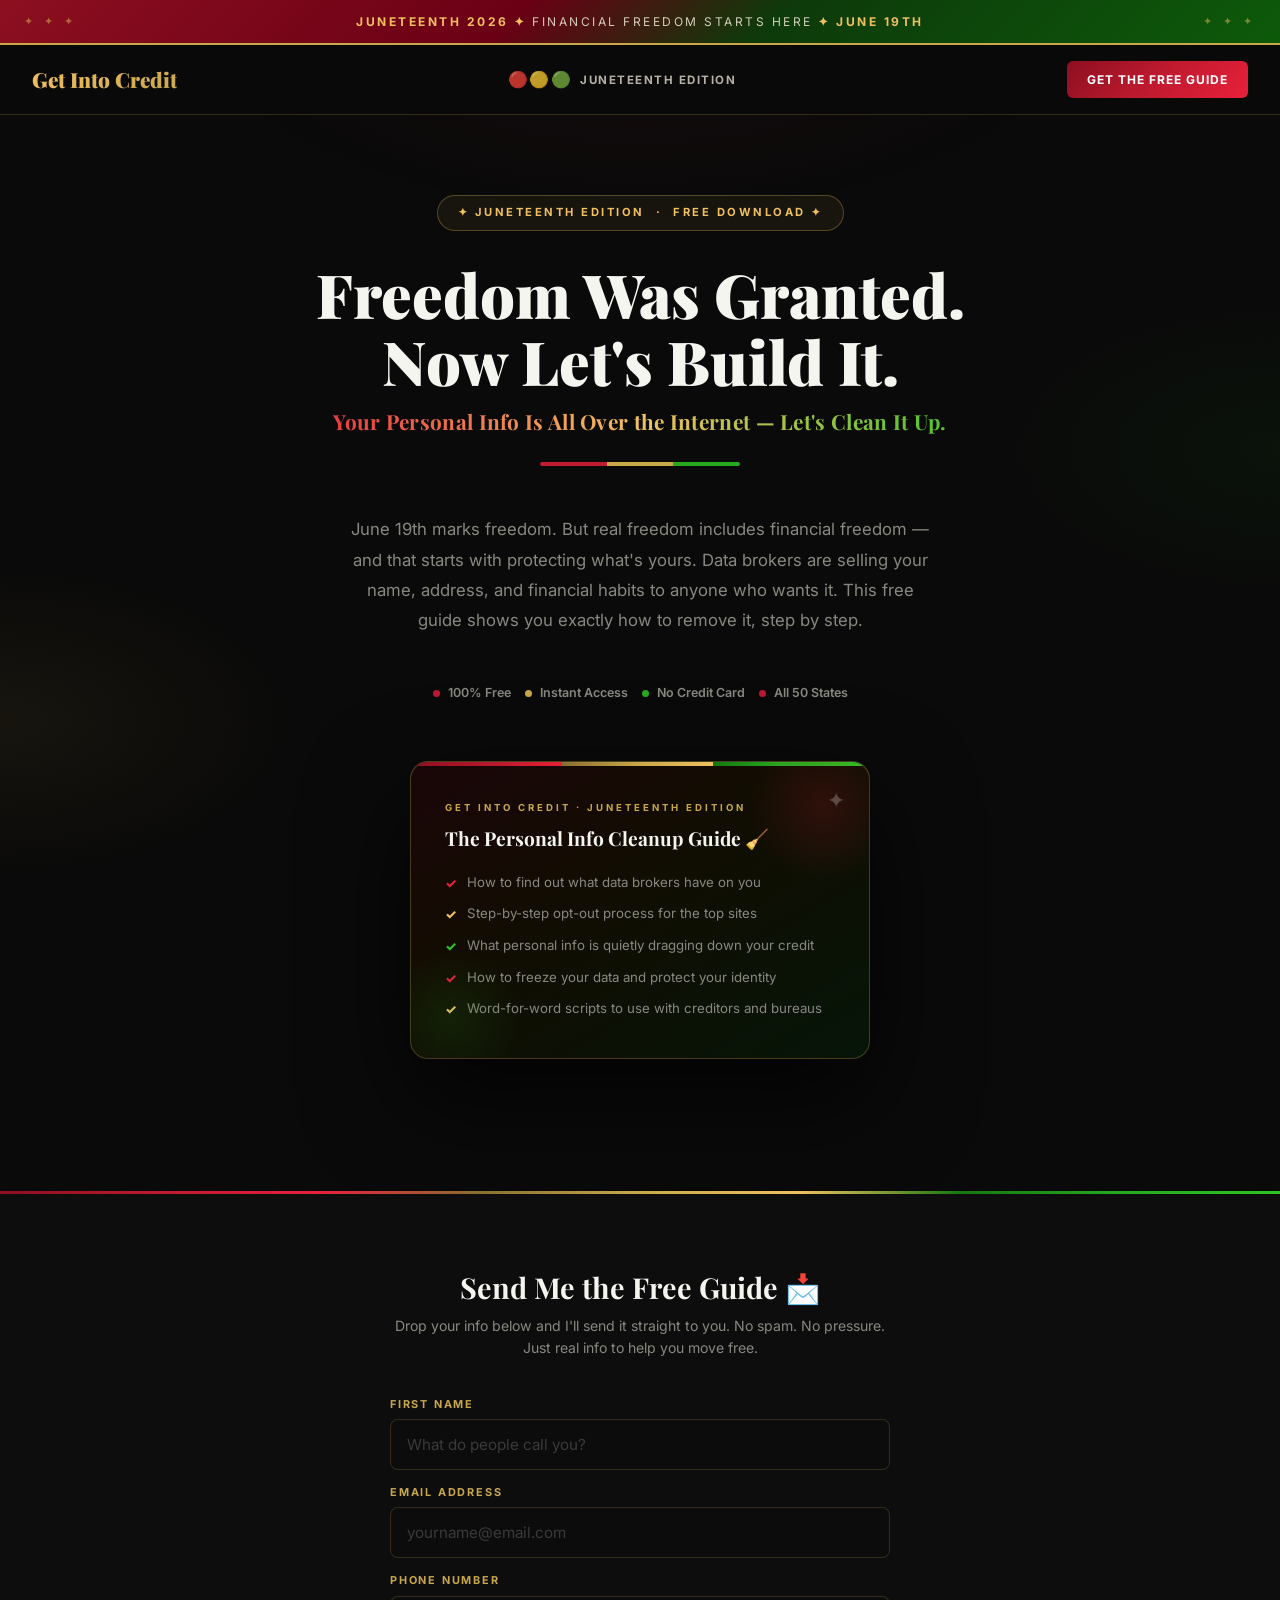
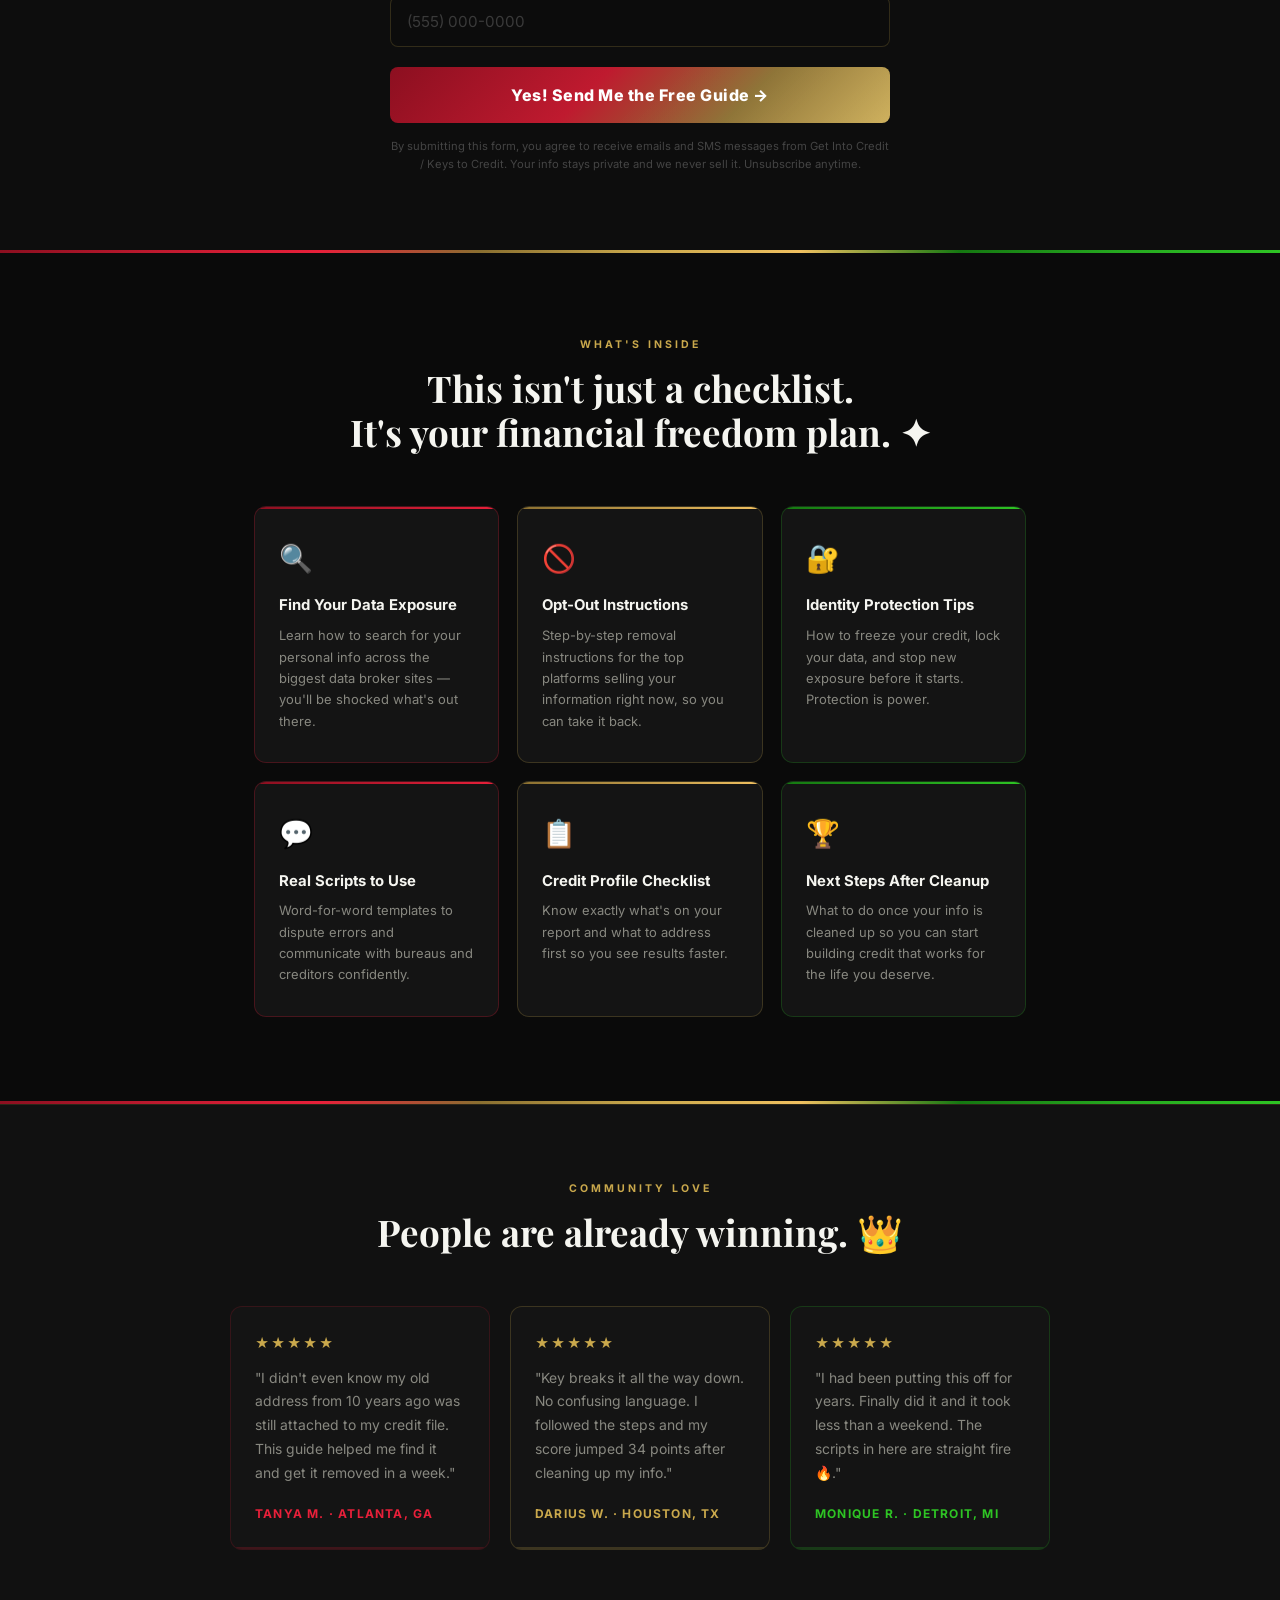
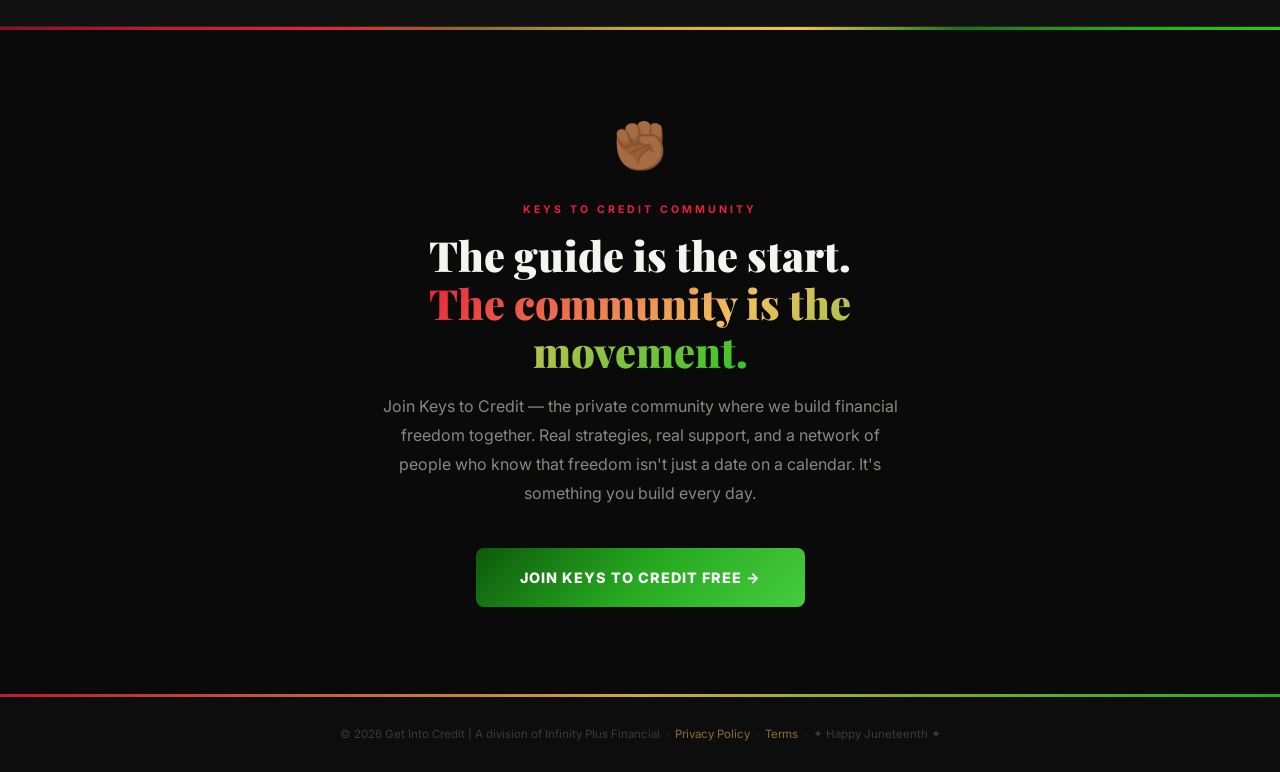
==== credit-landing-page.html @ e8aa92a8 "Update credit-landing-page.html" ====
<!DOCTYPE html>
<html lang="en">
<head>
  <meta charset="UTF-8" />
  <meta name="viewport" content="width=device-width, initial-scale=1.0" />
  <title>Get Into Credit | Free Personal Info Cleanup Guide</title>
  <link href="https://fonts.googleapis.com/css2?family=Playfair+Display:wght@700;900&family=Inter:wght@400;500;600;700&display=swap" rel="stylesheet" />
  <style>
    *, *::before, *::after { box-sizing: border-box; margin: 0; padding: 0; }

    :root {
      --black:       #0a0a0a;
      --deep:        #0d0d0d;
      --card:        #141414;
      --card2:       #111111;

      /* Juneteenth palette */
      --red:         #BF1A2F;
      --red-deep:    #8C0F20;
      --red-bright:  #E8203A;
      --gold:        #C9A84C;
      --gold-light:  #F0C060;
      --gold-dark:   #8a6f30;
      --green:       #26A920;
      --green-bright:#2ec424;
      --green-deep:  #157811;
      --green-dark:  #0d5a0a;

      --white:       #f5f5f0;
      --cream:       #f0ead8;
      --muted:       #888880;

      --border-gold:  rgba(201,168,76,0.22);
      --border-red:   rgba(191,26,47,0.3);
      --border-green: rgba(38,169,32,0.25);
    }

    html { scroll-behavior: smooth; }

    body {
      background: var(--black);
      color: var(--white);
      font-family: 'Inter', sans-serif;
      font-size: 16px;
      line-height: 1.6;
      min-height: 100vh;
    }

    /* ── JUNETEENTH STAR BURST SVG BG ── */
    body::before {
      content: '';
      position: fixed;
      inset: 0;
      background-image:
        radial-gradient(ellipse 60% 40% at 50% 0%, rgba(191,26,47,0.08) 0%, transparent 60%),
        radial-gradient(ellipse 40% 30% at 100% 50%, rgba(38,169,32,0.06) 0%, transparent 60%),
        radial-gradient(ellipse 40% 30% at 0% 80%, rgba(201,168,76,0.07) 0%, transparent 60%);
      pointer-events: none;
      z-index: 0;
    }
    body > * { position: relative; z-index: 1; }

    /* ── NAV ── */
    nav {
      display: flex;
      justify-content: space-between;
      align-items: center;
      padding: 16px 32px;
      background: rgba(10,10,10,0.96);
      border-bottom: 1px solid var(--border-gold);
      position: sticky;
      top: 0;
      z-index: 200;
      backdrop-filter: blur(10px);
    }
    .logo {
      font-family: 'Playfair Display', serif;
      font-size: 1.3rem;
      font-weight: 900;
      background: linear-gradient(135deg, var(--gold-light), var(--gold));
      -webkit-background-clip: text;
      -webkit-text-fill-color: transparent;
      background-clip: text;
    }
    .nav-badge {
      display: flex;
      align-items: center;
      gap: 8px;
      font-size: 0.72rem;
      font-weight: 700;
      letter-spacing: 1.5px;
      text-transform: uppercase;
      color: var(--cream);
      opacity: 0.75;
    }
    .nav-flag { font-size: 1rem; }
    .nav-cta {
      padding: 9px 20px;
      background: linear-gradient(135deg, var(--red-deep), var(--red), var(--red-bright));
      color: #fff;
      font-size: 0.75rem;
      font-weight: 700;
      letter-spacing: 1px;
      text-transform: uppercase;
      border-radius: 6px;
      text-decoration: none;
      border: none;
      cursor: pointer;
      transition: opacity 0.2s;
    }
    .nav-cta:hover { opacity: 0.85; }

    /* ── JUNETEENTH BANNER ── */
    .juneteenth-banner {
      background: linear-gradient(135deg, var(--red-deep) 0%, #6b0015 40%, #0d3a0a 60%, var(--green-dark) 100%);
      border-bottom: 2px solid var(--gold);
      padding: 12px 24px;
      text-align: center;
      position: relative;
      overflow: hidden;
    }
    .juneteenth-banner::before {
      content: '✦ ✦ ✦';
      position: absolute;
      left: 24px;
      top: 50%;
      transform: translateY(-50%);
      color: var(--gold);
      font-size: 0.7rem;
      letter-spacing: 4px;
      opacity: 0.6;
    }
    .juneteenth-banner::after {
      content: '✦ ✦ ✦';
      position: absolute;
      right: 24px;
      top: 50%;
      transform: translateY(-50%);
      color: var(--gold);
      font-size: 0.7rem;
      letter-spacing: 4px;
      opacity: 0.6;
    }
    .banner-text {
      font-size: 0.75rem;
      font-weight: 700;
      letter-spacing: 2.5px;
      text-transform: uppercase;
      color: var(--gold-light);
    }
    .banner-text span { color: var(--cream); opacity: 0.85; font-weight: 400; }

    /* ── HERO ── */
    .hero {
      max-width: 800px;
      margin: 0 auto;
      padding: 80px 24px 64px;
      text-align: center;
    }

    .eyebrow {
      display: inline-flex;
      align-items: center;
      gap: 10px;
      font-size: 0.7rem;
      font-weight: 700;
      letter-spacing: 2.5px;
      text-transform: uppercase;
      color: var(--gold-light);
      border: 1px solid rgba(201,168,76,0.35);
      background: rgba(201,168,76,0.07);
      padding: 8px 20px;
      border-radius: 100px;
      margin-bottom: 30px;
    }

    h1 {
      font-family: 'Playfair Display', serif;
      font-size: clamp(2.2rem, 6vw, 3.8rem);
      font-weight: 900;
      line-height: 1.1;
      color: var(--white);
      margin-bottom: 10px;
    }

    .hero-sub-headline {
      font-family: 'Playfair Display', serif;
      font-size: clamp(1rem, 2.5vw, 1.3rem);
      font-weight: 700;
      background: linear-gradient(90deg, var(--red-bright), var(--gold-light), var(--green-bright));
      -webkit-background-clip: text;
      -webkit-text-fill-color: transparent;
      background-clip: text;
      margin-bottom: 24px;
      letter-spacing: 0.3px;
    }

    .hero-p {
      font-size: 1.05rem;
      color: var(--muted);
      max-width: 580px;
      margin: 0 auto 48px;
      line-height: 1.8;
    }

    /* ── JUNETEENTH COLOR STRIPE ── */
    .stripe {
      display: flex;
      height: 4px;
      border-radius: 2px;
      overflow: hidden;
      max-width: 200px;
      margin: 0 auto 48px;
    }
    .stripe-r { flex: 1; background: var(--red); }
    .stripe-g { flex: 1; background: var(--gold); }
    .stripe-gr { flex: 1; background: var(--green); }

    /* ── BADGES ── */
    .badges {
      display: flex;
      justify-content: center;
      flex-wrap: wrap;
      gap: 14px;
      margin-bottom: 58px;
    }
    .badge {
      display: flex;
      align-items: center;
      gap: 8px;
      font-size: 0.78rem;
      font-weight: 600;
      color: var(--muted);
    }
    .badge-dot { width: 7px; height: 7px; border-radius: 50%; flex-shrink: 0; }
    .bd-red   { background: var(--red); }
    .bd-gold  { background: var(--gold); }
    .bd-green { background: var(--green); }

    /* ── MOCKUP ── */
    .guide-mockup {
      max-width: 460px;
      margin: 0 auto 68px;
    }
    .mockup-card {
      background: linear-gradient(150deg, #1a0508 0%, #120d02 40%, #061508 100%);
      border: 1px solid rgba(201,168,76,0.3);
      border-radius: 18px;
      padding: 38px 34px;
      text-align: left;
      box-shadow:
        0 40px 100px rgba(0,0,0,0.75),
        inset 0 1px 0 rgba(201,168,76,0.15);
      position: relative;
      overflow: hidden;
    }
    /* Juneteenth tri-color top bar */
    .mockup-card::before {
      content: '';
      position: absolute;
      top: 0; left: 0; right: 0;
      height: 4px;
      background: linear-gradient(90deg,
        var(--red-deep) 0%,
        var(--red) 20%,
        var(--red-bright) 33%,
        var(--gold-dark) 33%,
        var(--gold) 50%,
        var(--gold-light) 66%,
        var(--green-deep) 66%,
        var(--green) 80%,
        var(--green-bright) 100%
      );
    }
    .mockup-star {
      position: absolute;
      top: 20px;
      right: 24px;
      font-size: 1.4rem;
      opacity: 0.25;
    }
    .glow-red {
      position: absolute;
      top: -30px; right: -30px;
      width: 150px; height: 150px;
      background: radial-gradient(circle, rgba(191,26,47,0.18) 0%, transparent 70%);
      pointer-events: none;
    }
    .glow-green {
      position: absolute;
      bottom: -30px; left: -30px;
      width: 140px; height: 140px;
      background: radial-gradient(circle, rgba(38,169,32,0.12) 0%, transparent 70%);
      pointer-events: none;
    }
    .mockup-label {
      font-size: 0.6rem;
      letter-spacing: 3px;
      text-transform: uppercase;
      color: var(--gold);
      font-weight: 700;
      margin-bottom: 10px;
    }
    .mockup-title {
      font-family: 'Playfair Display', serif;
      font-size: 1.2rem;
      font-weight: 700;
      color: var(--white);
      line-height: 1.3;
      margin-bottom: 22px;
    }
    .mockup-items {
      list-style: none;
      display: flex;
      flex-direction: column;
      gap: 11px;
    }
    .mockup-items li {
      display: flex;
      align-items: flex-start;
      gap: 10px;
      font-size: 0.83rem;
      color: var(--muted);
      line-height: 1.5;
    }
    .mockup-items li .chk {
      font-weight: 800;
      font-size: 0.82rem;
      flex-shrink: 0;
      margin-top: 1px;
    }
    .chk-r { color: var(--red-bright); }
    .chk-g { color: var(--gold-light); }
    .chk-gr { color: var(--green-bright); }

    /* ── TRI DIVIDER ── */
    .tri-divider {
      height: 3px;
      background: linear-gradient(90deg,
        var(--red-deep), var(--red), var(--red-bright),
        var(--gold-dark), var(--gold), var(--gold-light),
        var(--green-deep), var(--green), var(--green-bright)
      );
    }

    /* ── FORM ── */
    .form-section {
      background: var(--deep);
      padding: 76px 24px;
    }
    .form-wrap {
      max-width: 500px;
      margin: 0 auto;
      text-align: center;
    }
    .form-headline {
      font-family: 'Playfair Display', serif;
      font-size: 1.8rem;
      font-weight: 700;
      color: var(--white);
      margin-bottom: 10px;
      line-height: 1.2;
    }
    .form-sub {
      font-size: 0.88rem;
      color: var(--muted);
      margin-bottom: 36px;
    }
    .form-fields {
      display: flex;
      flex-direction: column;
      gap: 14px;
      margin-bottom: 20px;
    }
    .field-group {
      display: flex;
      flex-direction: column;
      gap: 6px;
      text-align: left;
    }
    .field-group label {
      font-size: 0.68rem;
      font-weight: 700;
      color: var(--gold);
      letter-spacing: 1.8px;
      text-transform: uppercase;
    }
    .field-group input {
      background: #0c0c0c;
      border: 1px solid rgba(201,168,76,0.2);
      border-radius: 8px;
      padding: 15px 16px;
      color: var(--white);
      font-size: 0.95rem;
      font-family: 'Inter', sans-serif;
      outline: none;
      transition: border-color 0.2s, box-shadow 0.2s;
      width: 100%;
    }
    .field-group input:focus {
      border-color: var(--gold);
      box-shadow: 0 0 0 3px rgba(201,168,76,0.1);
    }
    .field-group input::placeholder { color: #3a3a3a; }

    .cta-btn {
      width: 100%;
      padding: 18px 24px;
      background: linear-gradient(135deg, var(--red-deep) 0%, var(--red) 40%, var(--gold-dark) 70%, var(--gold) 100%);
      color: #fff;
      font-size: 1rem;
      font-weight: 800;
      letter-spacing: 0.5px;
      border: none;
      border-radius: 8px;
      cursor: pointer;
      transition: opacity 0.2s, transform 0.15s;
      font-family: 'Inter', sans-serif;
      position: relative;
      overflow: hidden;
    }
    .cta-btn::after {
      content: '';
      position: absolute;
      inset: 0;
      background: linear-gradient(135deg, transparent 50%, rgba(255,255,255,0.1));
      pointer-events: none;
    }
    .cta-btn:hover { opacity: 0.88; transform: translateY(-1px); }
    .cta-btn:active { transform: translateY(0); }

    .form-disclaimer {
      font-size: 0.7rem;
      color: #444;
      margin-top: 14px;
      line-height: 1.65;
    }

    .success-msg {
      display: none;
      background: linear-gradient(135deg, #1a0306, #060f05);
      border: 1px solid rgba(201,168,76,0.35);
      border-radius: 14px;
      padding: 36px 28px;
      text-align: center;
    }
    .success-icon { font-size: 2.4rem; margin-bottom: 14px; display: block; }
    .success-msg h3 {
      font-family: 'Playfair Display', serif;
      font-size: 1.4rem;
      color: var(--white);
      margin-bottom: 10px;
    }
    .success-msg p { font-size: 0.88rem; color: var(--muted); line-height: 1.7; }
    .community-btn-outline {
      display: inline-block;
      padding: 13px 30px;
      background: transparent;
      border: 2px solid var(--gold);
      color: var(--gold-light);
      font-size: 0.82rem;
      font-weight: 700;
      letter-spacing: 1px;
      text-transform: uppercase;
      border-radius: 8px;
      text-decoration: none;
      cursor: pointer;
      transition: background 0.2s, color 0.2s;
      margin-top: 18px;
      display: inline-block;
    }
    .community-btn-outline:hover { background: var(--gold); color: var(--black); }

    /* ── WHAT'S INSIDE ── */
    .what-section {
      max-width: 820px;
      margin: 0 auto;
      padding: 84px 24px;
    }
    .section-label {
      font-size: 0.66rem;
      letter-spacing: 3px;
      text-transform: uppercase;
      font-weight: 700;
      text-align: center;
      margin-bottom: 12px;
    }
    .sl-gold  { color: var(--gold); }
    .sl-red   { color: var(--red-bright); }
    .sl-green { color: var(--green-bright); }

    .section-title {
      font-family: 'Playfair Display', serif;
      font-size: clamp(1.65rem, 4vw, 2.3rem);
      font-weight: 700;
      color: var(--white);
      text-align: center;
      margin-bottom: 52px;
      line-height: 1.2;
    }
    .perks-grid {
      display: grid;
      grid-template-columns: repeat(auto-fit, minmax(230px, 1fr));
      gap: 18px;
    }
    .perk-card {
      background: var(--card);
      border-radius: 12px;
      padding: 30px 24px;
      transition: transform 0.2s;
      position: relative;
      overflow: hidden;
    }
    .perk-card.pc-r { border: 1px solid rgba(191,26,47,0.3); }
    .perk-card.pc-g { border: 1px solid var(--border-gold); }
    .perk-card.pc-gr { border: 1px solid var(--border-green); }
    .perk-card::before {
      content: '';
      position: absolute;
      top: 0; left: 0; right: 0;
      height: 2px;
    }
    .perk-card.pc-r::before { background: linear-gradient(90deg, var(--red-deep), var(--red-bright)); }
    .perk-card.pc-g::before  { background: linear-gradient(90deg, var(--gold-dark), var(--gold-light)); }
    .perk-card.pc-gr::before { background: linear-gradient(90deg, var(--green-deep), var(--green-bright)); }
    .perk-card:hover { transform: translateY(-3px); }

    .perk-icon { font-size: 1.7rem; margin-bottom: 14px; display: block; }
    .perk-name { font-weight: 700; font-size: 0.93rem; color: var(--white); margin-bottom: 7px; }
    .perk-desc { font-size: 0.81rem; color: var(--muted); line-height: 1.65; }

    /* ── PROOF ── */
    .proof-section {
      background: var(--card2);
      border-top: 1px solid rgba(201,168,76,0.15);
      border-bottom: 1px solid rgba(201,168,76,0.15);
      padding: 76px 24px;
    }
    .proof-wrap { max-width: 820px; margin: 0 auto; }
    .proof-grid {
      display: grid;
      grid-template-columns: repeat(auto-fit, minmax(245px, 1fr));
      gap: 20px;
      margin-top: 46px;
    }
    .proof-card {
      background: var(--card);
      border-radius: 12px;
      padding: 26px 24px;
      position: relative;
      overflow: hidden;
    }
    .proof-card::before {
      content: '';
      position: absolute;
      bottom: 0; left: 0; right: 0;
      height: 2px;
    }
    .proof-card:nth-child(1)::before { background: linear-gradient(90deg, var(--red-deep), var(--red)); border: 1px solid rgba(191,26,47,0.25); }
    .proof-card:nth-child(2)::before { background: linear-gradient(90deg, var(--gold-dark), var(--gold-light)); border: 1px solid var(--border-gold); }
    .proof-card:nth-child(3)::before { background: linear-gradient(90deg, var(--green-deep), var(--green-bright)); border: 1px solid var(--border-green); }
    .proof-card:nth-child(1) { border: 1px solid rgba(191,26,47,0.2); }
    .proof-card:nth-child(2) { border: 1px solid var(--border-gold); }
    .proof-card:nth-child(3) { border: 1px solid var(--border-green); }

    .proof-stars { color: var(--gold); font-size: 0.85rem; margin-bottom: 12px; letter-spacing: 2px; }
    .proof-text { font-size: 0.87rem; color: var(--muted); line-height: 1.72; margin-bottom: 18px; }
    .proof-name { font-size: 0.75rem; font-weight: 700; text-transform: uppercase; letter-spacing: 1.2px; }
    .proof-card:nth-child(1) .proof-name { color: var(--red-bright); }
    .proof-card:nth-child(2) .proof-name { color: var(--gold); }
    .proof-card:nth-child(3) .proof-name { color: var(--green-bright); }

    /* ── FREEDOM STATEMENT ── */
    .freedom-section {
      max-width: 680px;
      margin: 0 auto;
      padding: 80px 24px;
      text-align: center;
    }
    .freedom-icon {
      font-size: 2.8rem;
      margin-bottom: 20px;
      display: block;
    }
    .freedom-section h2 {
      font-family: 'Playfair Display', serif;
      font-size: clamp(1.8rem, 5vw, 2.6rem);
      font-weight: 900;
      line-height: 1.15;
      margin-bottom: 18px;
    }
    .freedom-section p {
      color: var(--muted);
      font-size: 1rem;
      line-height: 1.8;
      margin-bottom: 40px;
      max-width: 520px;
      margin-left: auto;
      margin-right: auto;
    }
    .community-btn {
      display: inline-block;
      padding: 18px 44px;
      background: linear-gradient(135deg, var(--green-dark), var(--green), var(--green-bright));
      color: #fff;
      font-size: 0.9rem;
      font-weight: 800;
      letter-spacing: 1px;
      text-transform: uppercase;
      border-radius: 8px;
      text-decoration: none;
      cursor: pointer;
      border: none;
      transition: opacity 0.2s, transform 0.15s;
      position: relative;
      overflow: hidden;
    }
    .community-btn::after {
      content: '';
      position: absolute;
      inset: 0;
      background: linear-gradient(135deg, transparent 50%, rgba(255,255,255,0.12));
      pointer-events: none;
    }
    .community-btn:hover { opacity: 0.88; transform: translateY(-1px); }

    /* ── FOOTER ── */
    footer {
      border-top: 3px solid transparent;
      border-image: linear-gradient(90deg, var(--red), var(--gold), var(--green)) 1;
      padding: 28px 24px;
      text-align: center;
      background: var(--deep);
    }
    footer p { font-size: 0.72rem; color: #3a3a3a; }
    footer a { color: var(--gold-dark); text-decoration: none; }

    @media (max-width: 600px) {
      nav { padding: 14px 16px; }
      .nav-badge { display: none; }
      .hero { padding: 56px 20px 44px; }
      .what-section, .freedom-section { padding: 60px 20px; }
      .form-section { padding: 56px 20px; }
    }
  </style>
</head>
<body>

  <!-- JUNETEENTH BANNER -->
  <div class="juneteenth-banner">
    <div class="banner-text">Juneteenth 2026 ✦ <span>Financial Freedom Starts Here</span> ✦ June 19th</div>
  </div>

  <!-- NAV -->
  <nav>
    <div class="logo">Get Into Credit</div>
    <div class="nav-badge"><span class="nav-flag">🔴🟡🟢</span> Juneteenth Edition</div>
    <a class="nav-cta" href="#grab-guide">Get the Free Guide</a>
  </nav>

  <!-- HERO -->
  <section class="hero">
    <div class="eyebrow">✦ Juneteenth Edition &nbsp;·&nbsp; Free Download ✦</div>
    <h1>Freedom Was Granted.<br>Now Let's Build It.</h1>
    <p class="hero-sub-headline">Your Personal Info Is All Over the Internet — Let's Clean It Up.</p>
    <div class="stripe"><div class="stripe-r"></div><div class="stripe-g"></div><div class="stripe-gr"></div></div>
    <p class="hero-p">
      June 19th marks freedom. But real freedom includes financial freedom — and that starts with protecting what's yours. Data brokers are selling your name, address, and financial habits to anyone who wants it. This free guide shows you exactly how to remove it, step by step.
    </p>
    <div class="badges">
      <div class="badge"><div class="badge-dot bd-red"></div> 100% Free</div>
      <div class="badge"><div class="badge-dot bd-gold"></div> Instant Access</div>
      <div class="badge"><div class="badge-dot bd-green"></div> No Credit Card</div>
      <div class="badge"><div class="badge-dot bd-red"></div> All 50 States</div>
    </div>

    <!-- GUIDE MOCKUP -->
    <div class="guide-mockup">
      <div class="mockup-card">
        <div class="glow-red"></div>
        <div class="glow-green"></div>
        <div class="mockup-star">✦</div>
        <div class="mockup-label">Get Into Credit · Juneteenth Edition</div>
        <div class="mockup-title">The Personal Info Cleanup Guide 🧹</div>
        <ul class="mockup-items">
          <li><span class="chk chk-r">✓</span> How to find out what data brokers have on you</li>
          <li><span class="chk chk-g">✓</span> Step-by-step opt-out process for the top sites</li>
          <li><span class="chk chk-gr">✓</span> What personal info is quietly dragging down your credit</li>
          <li><span class="chk chk-r">✓</span> How to freeze your data and protect your identity</li>
          <li><span class="chk chk-g">✓</span> Word-for-word scripts to use with creditors and bureaus</li>
        </ul>
      </div>
    </div>
  </section>

  <div class="tri-divider"></div>

  <!-- FORM -->
  <section class="form-section" id="grab-guide">
    <div class="form-wrap">
      <div class="form-headline">Send Me the Free Guide 📩</div>
      <p class="form-sub">Drop your info below and I'll send it straight to you. No spam. No pressure. Just real info to help you move free.</p>

      <div id="opt-in-form">
        <div class="form-fields">
          <div class="field-group">
            <label>First Name</label>
            <input type="text" id="fname" placeholder="What do people call you?" />
          </div>
          <div class="field-group">
            <label>Email Address</label>
            <input type="email" id="email" placeholder="yourname@email.com" />
          </div>
          <div class="field-group">
            <label>Phone Number</label>
            <input type="tel" id="phone" placeholder="(555) 000-0000" />
          </div>
        </div>
        <button class="cta-btn" onclick="handleSubmit()">Yes! Send Me the Free Guide →</button>
        <p class="form-disclaimer">
          By submitting this form, you agree to receive emails and SMS messages from Get Into Credit / Keys to Credit. Your info stays private and we never sell it. Unsubscribe anytime.
        </p>
      </div>

      <div class="success-msg" id="success-msg">
        <span class="success-icon">🙌🏾</span>
        <h3>🎁 Your Personal Info Cleanup Guide Is Ready</h3>
        <p>Your Personal Info Cleanup Guide should begin downloading automatically. While you're here, join the <strong>Keys to Credit community</strong> — real strategies, real wins, and a network of people building real financial freedom together.</p>
        <h3 style="margin-top:30px;">Book Your Free Consultation</h3>

<iframe src="https://api.leadconnectorhq.com/widget/booking/UDFq1o7KcAxLkilHK9SN"
style="width:100%;border:none;overflow:hidden;min-height:700px;"
scrolling="no"
id="UDFq1o7KcAxLkilHK9SN_1781794141380"></iframe>

<script src="https://link.msgsndr.com/js/form_embed.js" type="text/javascript"></script>
      </div>
    </div>
  </section>

  <div class="tri-divider"></div>

  <!-- WHAT'S INSIDE -->
  <section class="what-section">
    <div class="section-label sl-gold">What's Inside</div>
    <h2 class="section-title">This isn't just a checklist.<br>It's your financial freedom plan. ✦</h2>
    <div class="perks-grid">
      <div class="perk-card pc-r">
        <span class="perk-icon">🔍</span>
        <div class="perk-name">Find Your Data Exposure</div>
        <p class="perk-desc">Learn how to search for your personal info across the biggest data broker sites — you'll be shocked what's out there.</p>
      </div>
      <div class="perk-card pc-g">
        <span class="perk-icon">🚫</span>
        <div class="perk-name">Opt-Out Instructions</div>
        <p class="perk-desc">Step-by-step removal instructions for the top platforms selling your information right now, so you can take it back.</p>
      </div>
      <div class="perk-card pc-gr">
        <span class="perk-icon">🔐</span>
        <div class="perk-name">Identity Protection Tips</div>
        <p class="perk-desc">How to freeze your credit, lock your data, and stop new exposure before it starts. Protection is power.</p>
      </div>
      <div class="perk-card pc-r">
        <span class="perk-icon">💬</span>
        <div class="perk-name">Real Scripts to Use</div>
        <p class="perk-desc">Word-for-word templates to dispute errors and communicate with bureaus and creditors confidently.</p>
      </div>
      <div class="perk-card pc-g">
        <span class="perk-icon">📋</span>
        <div class="perk-name">Credit Profile Checklist</div>
        <p class="perk-desc">Know exactly what's on your report and what to address first so you see results faster.</p>
      </div>
      <div class="perk-card pc-gr">
        <span class="perk-icon">🏆</span>
        <div class="perk-name">Next Steps After Cleanup</div>
        <p class="perk-desc">What to do once your info is cleaned up so you can start building credit that works for the life you deserve.</p>
      </div>
    </div>
  </section>

  <div class="tri-divider"></div>

  <!-- PROOF -->
  <section class="proof-section">
    <div class="proof-wrap">
      <div class="section-label sl-gold">Community Love</div>
      <h2 class="section-title">People are already winning. 👑</h2>
      <div class="proof-grid">
        <div class="proof-card">
          <div class="proof-stars">★★★★★</div>
          <p class="proof-text">"I didn't even know my old address from 10 years ago was still attached to my credit file. This guide helped me find it and get it removed in a week."</p>
          <div class="proof-name">Tanya M. · Atlanta, GA</div>
        </div>
        <div class="proof-card">
          <div class="proof-stars">★★★★★</div>
          <p class="proof-text">"Key breaks it all the way down. No confusing language. I followed the steps and my score jumped 34 points after cleaning up my info."</p>
          <div class="proof-name">Darius W. · Houston, TX</div>
        </div>
        <div class="proof-card">
          <div class="proof-stars">★★★★★</div>
          <p class="proof-text">"I had been putting this off for years. Finally did it and it took less than a weekend. The scripts in here are straight fire 🔥."</p>
          <div class="proof-name">Monique R. · Detroit, MI</div>
        </div>
      </div>
    </div>
  </section>

  <div class="tri-divider"></div>

  <!-- FREEDOM CTA -->
  <section class="freedom-section" id="join-community">
    <span class="freedom-icon">✊🏾</span>
    <div class="section-label sl-red">Keys to Credit Community</div>
    <h2>The guide is the start.<br><span style="background: linear-gradient(135deg, var(--red-bright), var(--gold-light), var(--green-bright)); -webkit-background-clip: text; -webkit-text-fill-color: transparent; background-clip: text;">The community is the movement.</span></h2>
    <p>Join Keys to Credit — the private community where we build financial freedom together. Real strategies, real support, and a network of people who know that freedom isn't just a date on a calendar. It's something you build every day.</p>
    <a class="community-btn" href="#">Join Keys to Credit Free →</a>
  </section>

  <!-- FOOTER -->
  <footer>
    <p>© 2026 Get Into Credit | A division of Infinity Plus Financial &nbsp;·&nbsp; <a href="#">Privacy Policy</a> &nbsp;·&nbsp; <a href="#">Terms</a> &nbsp;·&nbsp; ✦ Happy Juneteenth ✦</p>
  </footer>

  <script>
    function handleSubmit() {
      const fname = document.getElementById('fname').value.trim();
      const email = document.getElementById('email').value.trim();
      const phone = document.getElementById('phone').value.trim();

      if (!fname || !email || !phone) {
        alert('Please fill out all fields to get your free guide.');
        return;
      }
      const emailRegex = /^[^\s@]+@[^\s@]+\.[^\s@]+$/;
      if (!emailRegex.test(email)) {
        alert('Please enter a valid email address.');
        return;
      }

      document.getElementById('opt-in-form').style.display = 'none';

const success = document.getElementById('success-msg');
success.style.display = 'block';
success.scrollIntoView({ behavior: 'smooth', block: 'center' });

setTimeout(() => {
    window.location.href = "https://assets.cdn.filesafe.space/LHkw8NITPWCl3k6qc6c3/media/6a32fd2ebc828629fa7b9981.docx";
}, 1500);
    }
  </script>

</body>
</html>
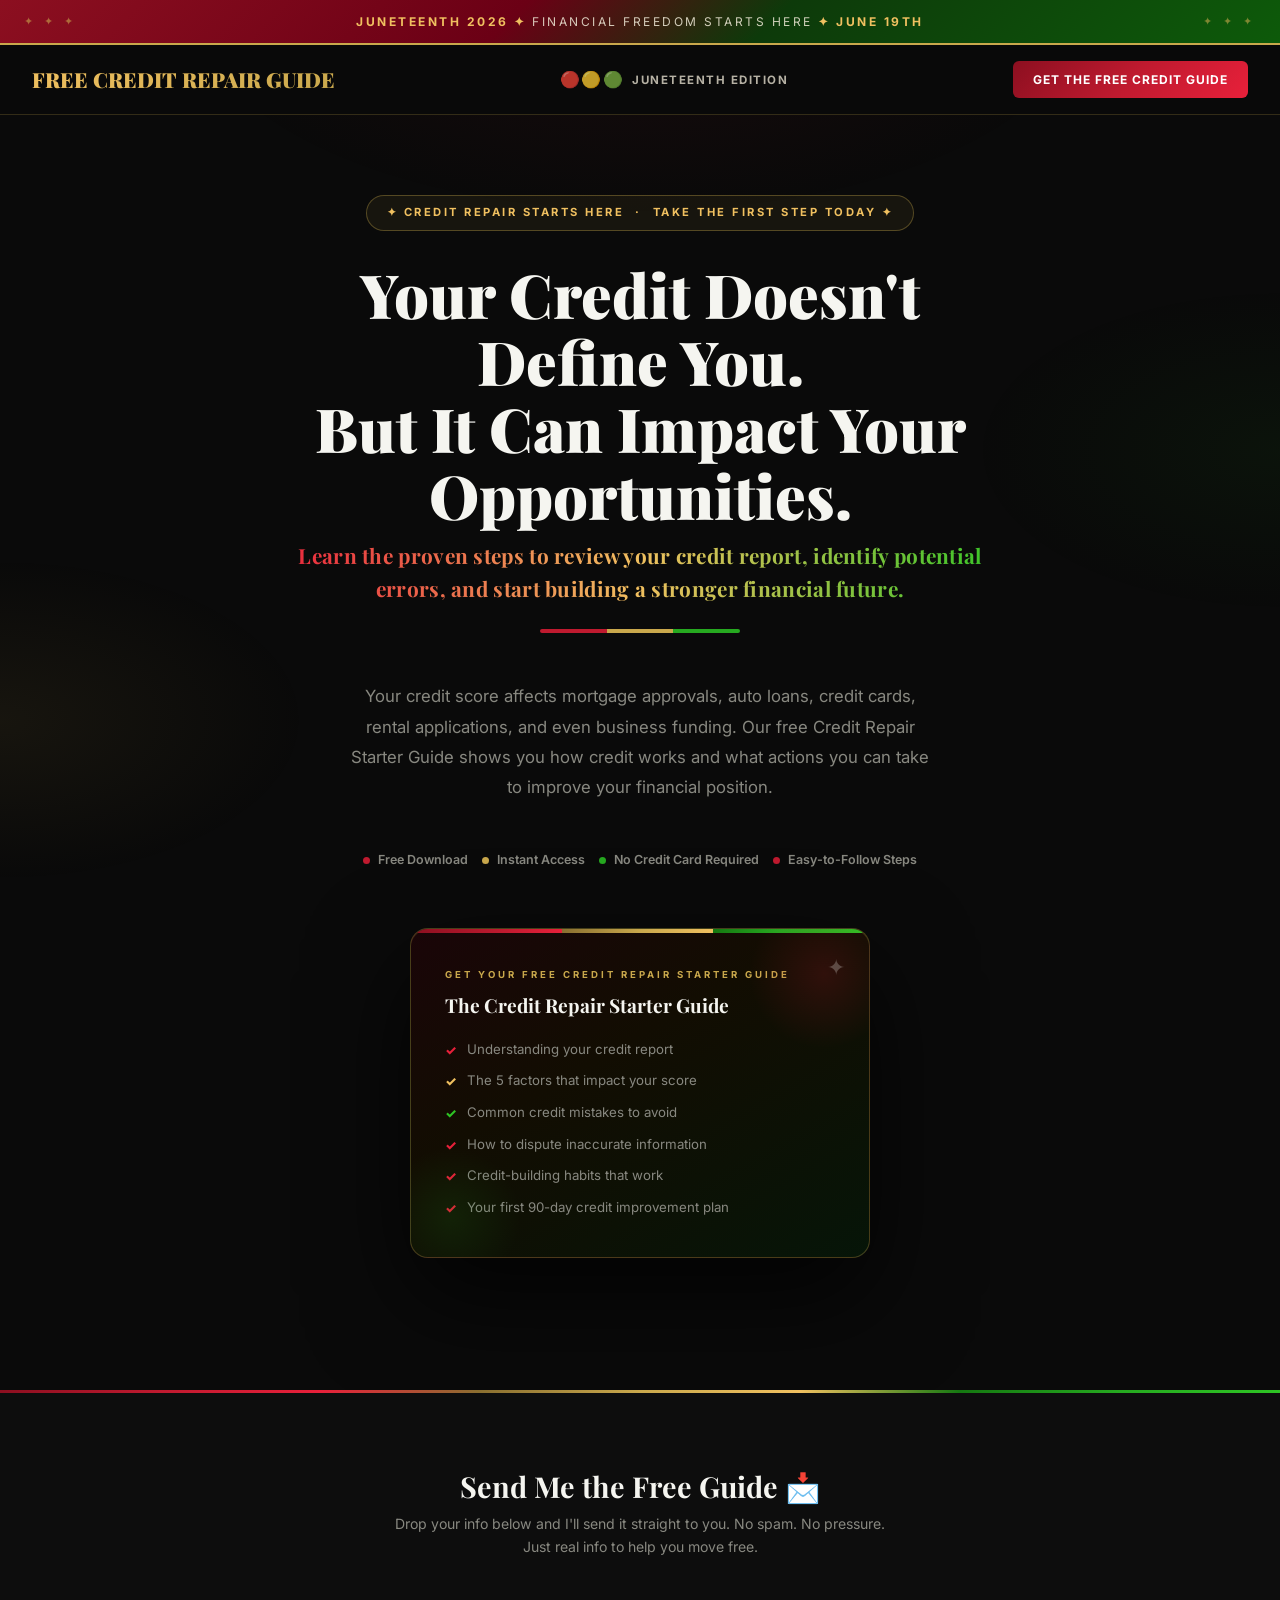
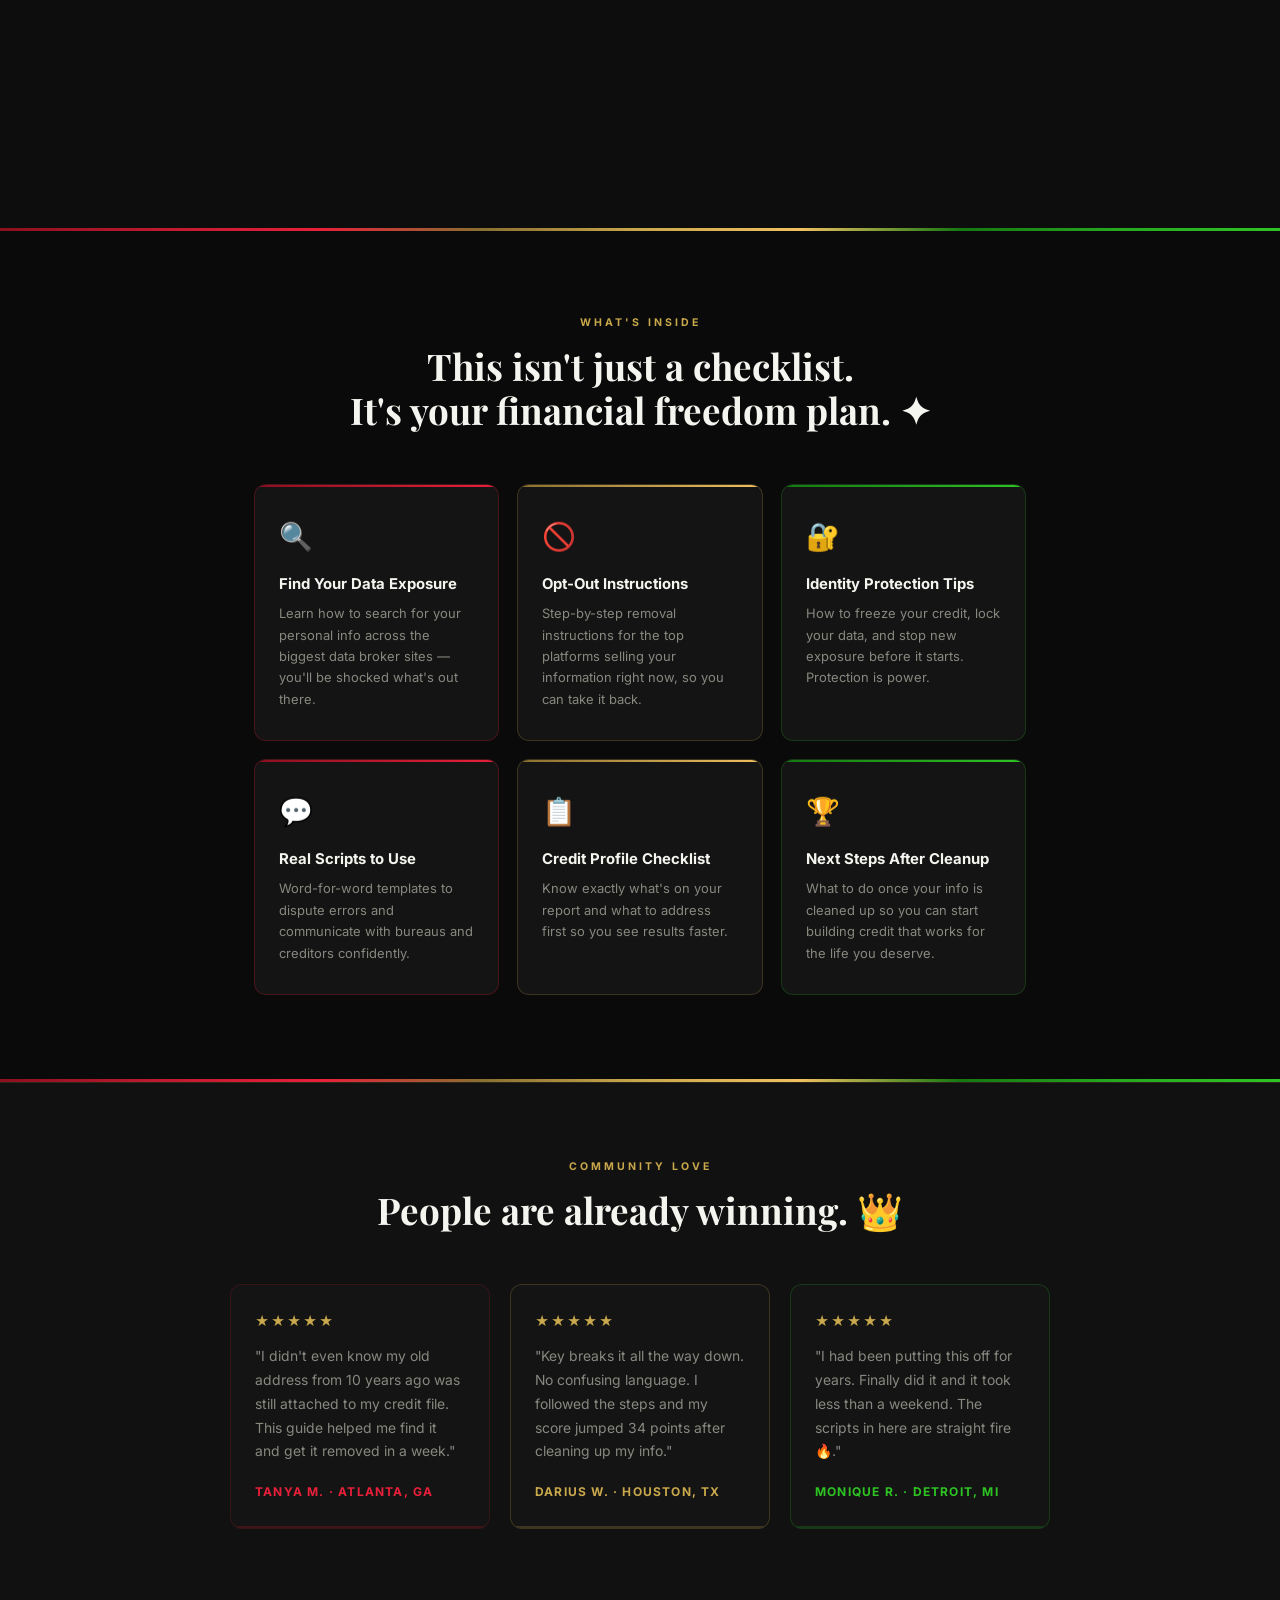
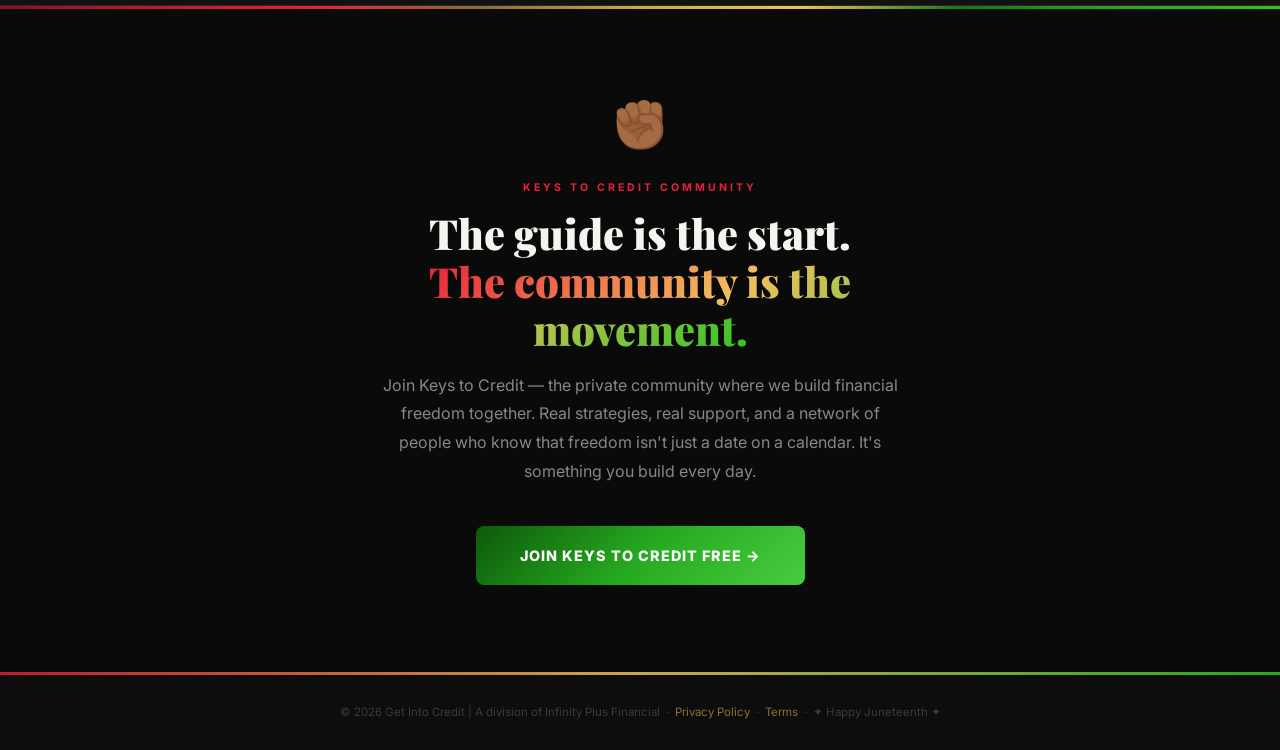
==== commit 5299d8e0: "Update credit-landing-page.html" ====
--- a/credit-landing-page.html
+++ b/credit-landing-page.html
@@ -443,6 +443,10 @@
       border-radius: 14px;
       padding: 36px 28px;
       text-align: center;
+
+      max-width: 1000px;
+      width: 95%;
+      margin: 0 auto;
     }
     .success-icon { font-size: 2.4rem; margin-bottom: 14px; display: block; }
     .success-msg h3 {
@@ -653,25 +657,25 @@
 
   <!-- NAV -->
   <nav>
-    <div class="logo">Get Into Credit</div>
-    <div class="nav-badge"><span class="nav-flag">🔴🟡🟢</span> Juneteenth Edition</div>
-    <a class="nav-cta" href="#grab-guide">Get the Free Guide</a>
+    <div class="logo">FREE CREDIT REPAIR GUIDE</div>
+    <div class="nav-badge"><span class="nav-flag">🔴🟡🟢</span> JUNETEENTH EDITION</div>
+    <a class="nav-cta" href="#grab-guide">GET THE FREE CREDIT GUIDE</a>
   </nav>
 
   <!-- HERO -->
   <section class="hero">
-    <div class="eyebrow">✦ Juneteenth Edition &nbsp;·&nbsp; Free Download ✦</div>
-    <h1>Freedom Was Granted.<br>Now Let's Build It.</h1>
-    <p class="hero-sub-headline">Your Personal Info Is All Over the Internet — Let's Clean It Up.</p>
+    <div class="eyebrow">✦ CREDIT REPAIR STARTS HERE &nbsp;·&nbsp; TAKE THE FIRST STEP TODAY ✦</div>
+    <h1>Your Credit Doesn't Define You.<br>But It Can Impact Your Opportunities.</h1>
+    <p class="hero-sub-headline">Learn the proven steps to review your credit report, identify potential errors, and start building a stronger financial future.</p>
     <div class="stripe"><div class="stripe-r"></div><div class="stripe-g"></div><div class="stripe-gr"></div></div>
     <p class="hero-p">
-      June 19th marks freedom. But real freedom includes financial freedom — and that starts with protecting what's yours. Data brokers are selling your name, address, and financial habits to anyone who wants it. This free guide shows you exactly how to remove it, step by step.
+     Your credit score affects mortgage approvals, auto loans, credit cards, rental applications, and even business funding. Our free Credit Repair Starter Guide shows you how credit works and what actions you can take to improve your financial position.
     </p>
     <div class="badges">
-      <div class="badge"><div class="badge-dot bd-red"></div> 100% Free</div>
+      <div class="badge"><div class="badge-dot bd-red"></div> Free Download</div>
       <div class="badge"><div class="badge-dot bd-gold"></div> Instant Access</div>
-      <div class="badge"><div class="badge-dot bd-green"></div> No Credit Card</div>
-      <div class="badge"><div class="badge-dot bd-red"></div> All 50 States</div>
+      <div class="badge"><div class="badge-dot bd-green"></div> No Credit Card Required</div>
+      <div class="badge"><div class="badge-dot bd-red"></div> Easy-to-Follow Steps</div>
     </div>
 
     <!-- GUIDE MOCKUP -->
@@ -680,14 +684,15 @@
         <div class="glow-red"></div>
         <div class="glow-green"></div>
         <div class="mockup-star">✦</div>
-        <div class="mockup-label">Get Into Credit · Juneteenth Edition</div>
-        <div class="mockup-title">The Personal Info Cleanup Guide 🧹</div>
+        <div class="mockup-label">Get Your Free Credit Repair Starter Guide</div>
+        <div class="mockup-title">The Credit Repair Starter Guide</div>
         <ul class="mockup-items">
-          <li><span class="chk chk-r">✓</span> How to find out what data brokers have on you</li>
-          <li><span class="chk chk-g">✓</span> Step-by-step opt-out process for the top sites</li>
-          <li><span class="chk chk-gr">✓</span> What personal info is quietly dragging down your credit</li>
-          <li><span class="chk chk-r">✓</span> How to freeze your data and protect your identity</li>
-          <li><span class="chk chk-g">✓</span> Word-for-word scripts to use with creditors and bureaus</li>
+          <li><span class="chk chk-r">✓</span> Understanding your credit report</li>
+          <li><span class="chk chk-g">✓</span> The 5 factors that impact your score</li>
+          <li><span class="chk chk-gr">✓</span> Common credit mistakes to avoid</li>
+          <li><span class="chk chk-r">✓</span> How to dispute inaccurate information</li>
+          <li><span class="chk chk-r">✓</span> Credit-building habits that work</li>
+          <li><span class="chk chk-r">✓</span> Your first 90-day credit improvement plan</li>
         </ul>
       </div>
     </div>
@@ -702,24 +707,26 @@
       <p class="form-sub">Drop your info below and I'll send it straight to you. No spam. No pressure. Just real info to help you move free.</p>
 
       <div id="opt-in-form">
-        <div class="form-fields">
-          <div class="field-group">
-            <label>First Name</label>
-            <input type="text" id="fname" placeholder="What do people call you?" />
-          </div>
-          <div class="field-group">
-            <label>Email Address</label>
-            <input type="email" id="email" placeholder="yourname@email.com" />
-          </div>
-          <div class="field-group">
-            <label>Phone Number</label>
-            <input type="tel" id="phone" placeholder="(555) 000-0000" />
-          </div>
-        </div>
-        <button class="cta-btn" onclick="handleSubmit()">Yes! Send Me the Free Guide →</button>
-        <p class="form-disclaimer">
-          By submitting this form, you agree to receive emails and SMS messages from Get Into Credit / Keys to Credit. Your info stays private and we never sell it. Unsubscribe anytime.
-        </p>
+        <iframe
+    src="https://api.leadconnectorhq.com/widget/form/qt5BbUAHOIHdvQ5SHDRD"
+    style="width:100%;height:100%;border:none;border-radius:8px"
+    id="inline-qt5BbUAHOIHdvQ5SHDRD" 
+    data-layout="{'id':'INLINE'}"
+    data-trigger-type="alwaysShow"
+    data-trigger-value=""
+    data-activation-type="alwaysActivated"
+    data-activation-value=""
+    data-deactivation-type="neverDeactivate"
+    data-deactivation-value=""
+    data-form-name="Credit Cleanup Kit Form"
+    data-height="525"
+    data-layout-iframe-id="inline-qt5BbUAHOIHdvQ5SHDRD"
+    data-form-id="qt5BbUAHOIHdvQ5SHDRD"
+    title="Credit Cleanup Kit Form"
+    
+        >
+</iframe>
+<script src="https://link.msgsndr.com/js/form_embed.js"></script>
       </div>
 
       <div class="success-msg" id="success-msg">
@@ -729,7 +736,7 @@
         <h3 style="margin-top:30px;">Book Your Free Consultation</h3>
 
 <iframe src="https://api.leadconnectorhq.com/widget/booking/UDFq1o7KcAxLkilHK9SN"
-style="width:100%;border:none;overflow:hidden;min-height:700px;"
+style="width:100%;border:none;overflow:hidden;height:500px;"
 scrolling="no"
 id="UDFq1o7KcAxLkilHK9SN_1781794141380"></iframe>
 
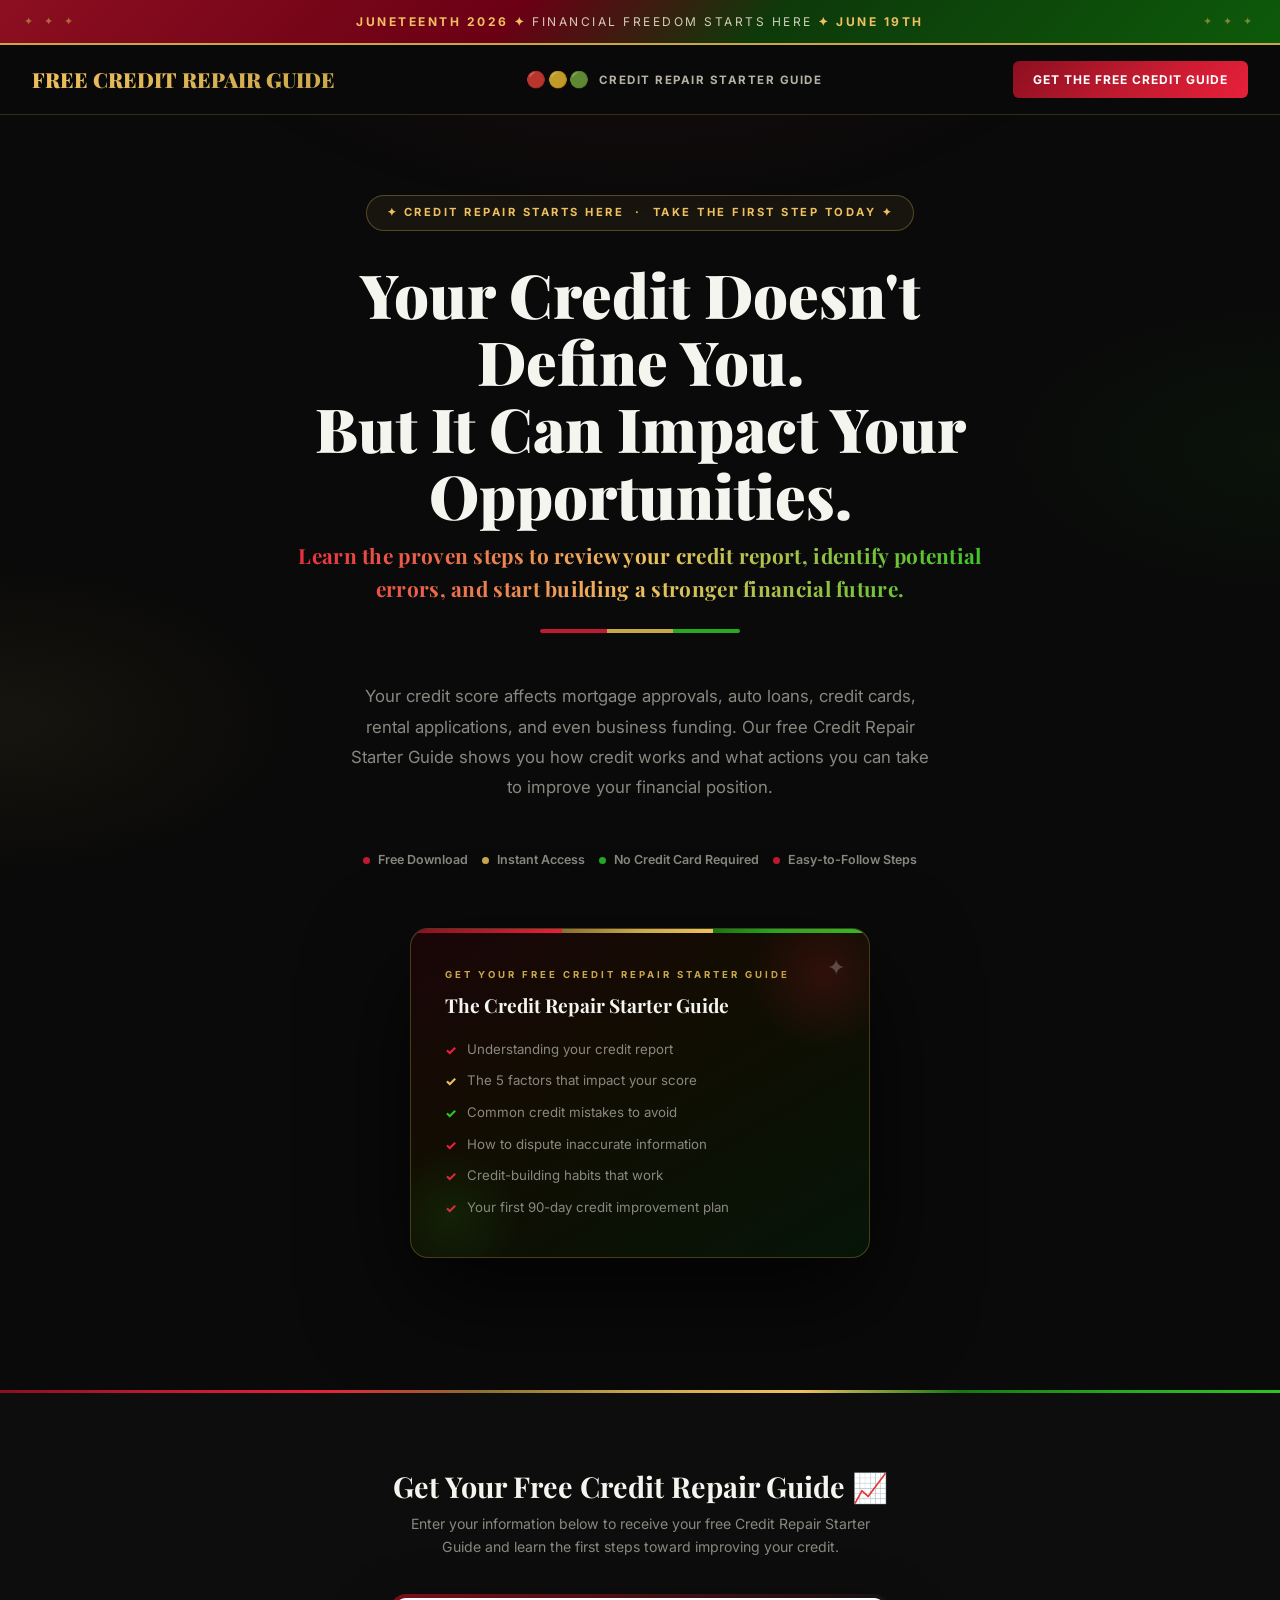
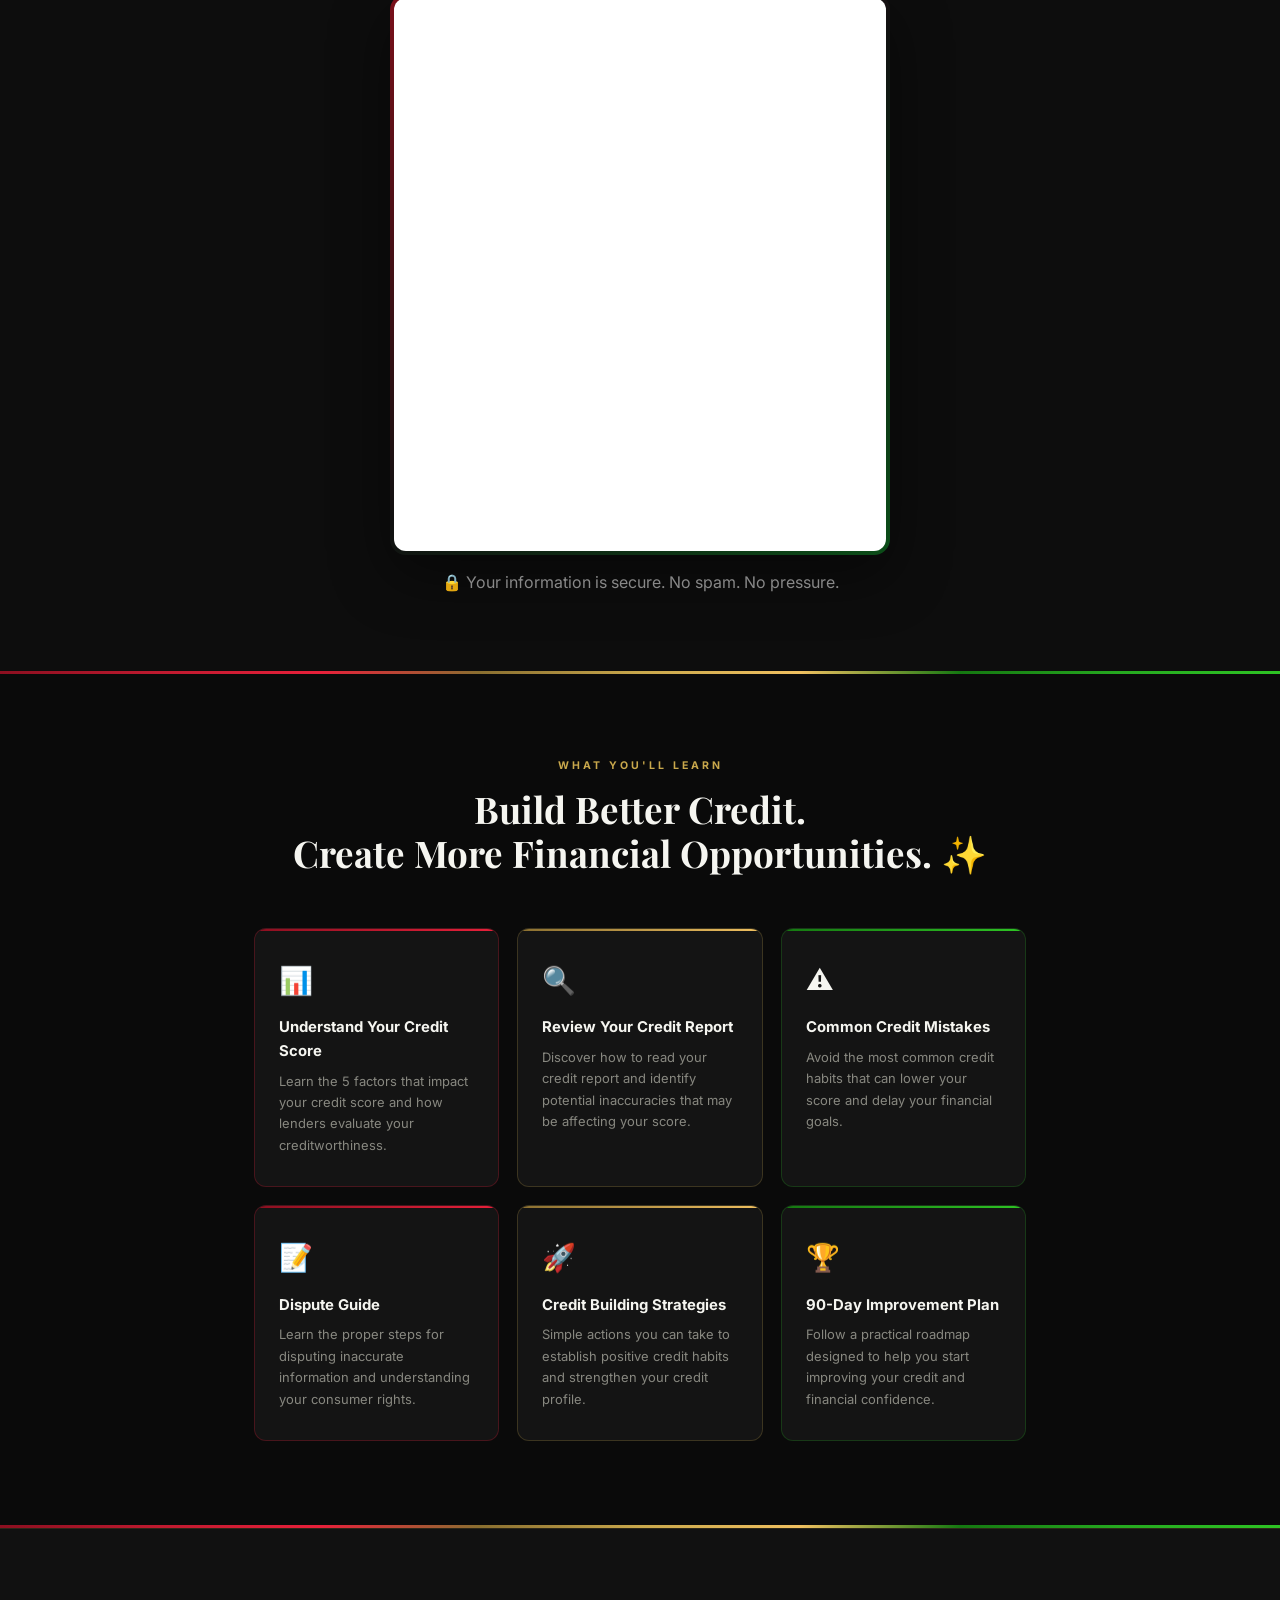
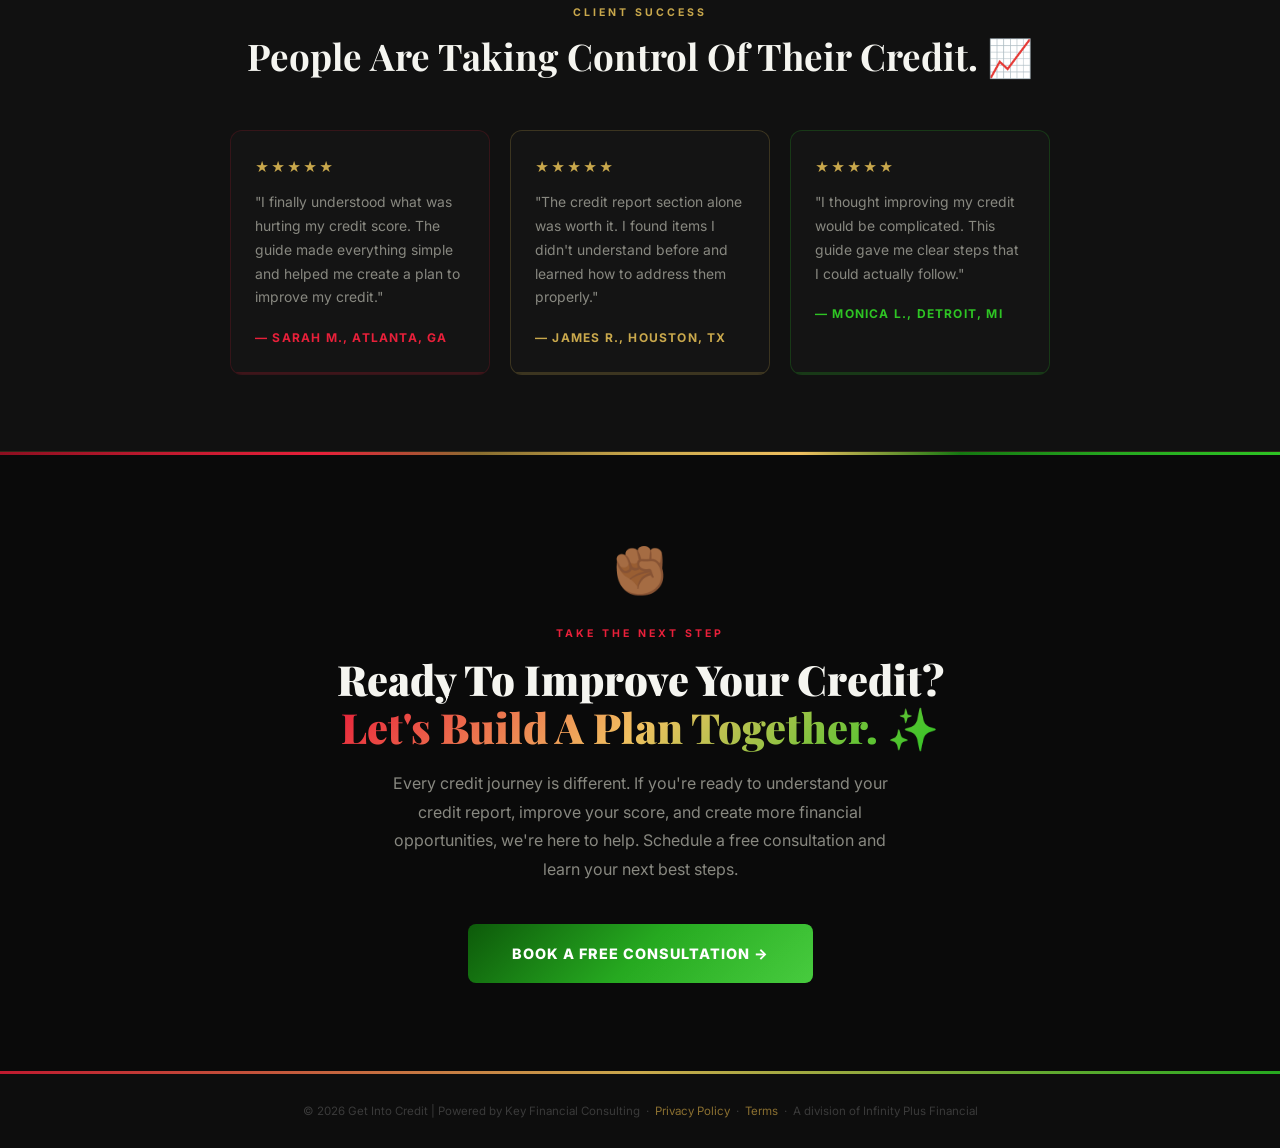
==== commit c7d4e82a: "Update credit-landing-page.html" ====
--- a/credit-landing-page.html
+++ b/credit-landing-page.html
@@ -38,13 +38,18 @@
     html { scroll-behavior: smooth; }
 
     body {
-      background: var(--black);
-      color: var(--white);
-      font-family: 'Inter', sans-serif;
-      font-size: 16px;
-      line-height: 1.6;
-      min-height: 100vh;
-    }
+    background: var(--black);
+    color: var(--white);
+    font-family: 'Inter', sans-serif;
+    font-size: 16px;
+    line-height: 1.6;
+    min-height: 100vh;
+}
+
+html,
+body {
+    background: #0a0a0a !important;
+}
 
     /* ── JUNETEENTH STAR BURST SVG BG ── */
     body::before {
@@ -658,7 +663,7 @@
   <!-- NAV -->
   <nav>
     <div class="logo">FREE CREDIT REPAIR GUIDE</div>
-    <div class="nav-badge"><span class="nav-flag">🔴🟡🟢</span> JUNETEENTH EDITION</div>
+    <div class="nav-badge"><span class="nav-flag">🔴🟡🟢</span> CREDIT REPAIR STARTER GUIDE</div>
     <a class="nav-cta" href="#grab-guide">GET THE FREE CREDIT GUIDE</a>
   </nav>
 
@@ -703,31 +708,49 @@
   <!-- FORM -->
   <section class="form-section" id="grab-guide">
     <div class="form-wrap">
-      <div class="form-headline">Send Me the Free Guide 📩</div>
-      <p class="form-sub">Drop your info below and I'll send it straight to you. No spam. No pressure. Just real info to help you move free.</p>
+      <div class="form-headline">Get Your Free Credit Repair Guide 📈</div>
+      <p class="form-sub">Enter your information below to receive your free Credit Repair Starter Guide and learn the first steps toward improving your credit.</p>
 
       <div id="opt-in-form">
-        <iframe
-    src="https://api.leadconnectorhq.com/widget/form/qt5BbUAHOIHdvQ5SHDRD"
-    style="width:100%;height:100%;border:none;border-radius:8px"
-    id="inline-qt5BbUAHOIHdvQ5SHDRD" 
-    data-layout="{'id':'INLINE'}"
-    data-trigger-type="alwaysShow"
-    data-trigger-value=""
-    data-activation-type="alwaysActivated"
-    data-activation-value=""
-    data-deactivation-type="neverDeactivate"
-    data-deactivation-value=""
-    data-form-name="Credit Cleanup Kit Form"
-    data-height="525"
-    data-layout-iframe-id="inline-qt5BbUAHOIHdvQ5SHDRD"
-    data-form-id="qt5BbUAHOIHdvQ5SHDRD"
-    title="Credit Cleanup Kit Form"
-    
-        >
-</iframe>
-<script src="https://link.msgsndr.com/js/form_embed.js"></script>
-      </div>
+
+    <div style="
+        background:linear-gradient(135deg,#7a0f1a,#111,#0b4d18);
+        padding:4px;
+        border-radius:16px;
+        max-width:560px;
+        margin:auto;
+        box-shadow:0 20px 60px rgba(0,0,0,.45);
+    ">
+        <div style="background:#fff;padding:10px;border-radius:12px;">
+
+            <iframe
+                src="https://api.leadconnectorhq.com/widget/form/qt5BbUAHOIHdvQ5SHDRD"
+                style="width:100%;height:525px;border:none;border-radius:8px"
+                id="inline-qt5BbUAHOIHdvQ5SHDRD"
+                data-layout="{'id':'INLINE'}"
+                data-trigger-type="alwaysShow"
+                data-trigger-value=""
+                data-activation-type="alwaysActivated"
+                data-activation-value=""
+                data-deactivation-type="neverDeactivate"
+                data-deactivation-value=""
+                data-form-name="Credit Cleanup Kit Form"
+                data-height="525"
+                data-layout-iframe-id="inline-qt5BbUAHOIHdvQ5SHDRD"
+                data-form-id="qt5BbUAHOIHdvQ5SHDRD"
+                title="Credit Cleanup Kit Form">
+            </iframe>
+
+        </div>
+    </div>
+
+    <p style="color:#888;text-align:center;margin-top:15px;">
+        🔒 Your information is secure. No spam. No pressure.
+    </p>
+
+    <script src="https://link.msgsndr.com/js/form_embed.js"></script>
+
+</div>
 
       <div class="success-msg" id="success-msg">
         <span class="success-icon">🙌🏾</span>
@@ -749,38 +772,38 @@
 
   <!-- WHAT'S INSIDE -->
   <section class="what-section">
-    <div class="section-label sl-gold">What's Inside</div>
-    <h2 class="section-title">This isn't just a checklist.<br>It's your financial freedom plan. ✦</h2>
+    <div class="section-label sl-gold">WHAT YOU'LL LEARN</div>
+    <h2 class="section-title">Build Better Credit.<br>Create More Financial Opportunities. ✨</h2>
     <div class="perks-grid">
       <div class="perk-card pc-r">
-        <span class="perk-icon">🔍</span>
-        <div class="perk-name">Find Your Data Exposure</div>
-        <p class="perk-desc">Learn how to search for your personal info across the biggest data broker sites — you'll be shocked what's out there.</p>
+        <span class="perk-icon">📊</span>
+        <div class="perk-name">Understand Your Credit Score</div>
+        <p class="perk-desc">Learn the 5 factors that impact your credit score and how lenders evaluate your creditworthiness.</p>
       </div>
       <div class="perk-card pc-g">
-        <span class="perk-icon">🚫</span>
-        <div class="perk-name">Opt-Out Instructions</div>
-        <p class="perk-desc">Step-by-step removal instructions for the top platforms selling your information right now, so you can take it back.</p>
+        <span class="perk-icon">🔍</span>
+        <div class="perk-name">Review Your Credit Report</div>
+        <p class="perk-desc">Discover how to read your credit report and identify potential inaccuracies that may be affecting your score.</p>
       </div>
       <div class="perk-card pc-gr">
-        <span class="perk-icon">🔐</span>
-        <div class="perk-name">Identity Protection Tips</div>
-        <p class="perk-desc">How to freeze your credit, lock your data, and stop new exposure before it starts. Protection is power.</p>
+        <span class="perk-icon">⚠️</span>
+        <div class="perk-name">Common Credit Mistakes</div>
+        <p class="perk-desc">Avoid the most common credit habits that can lower your score and delay your financial goals.</p>
       </div>
       <div class="perk-card pc-r">
-        <span class="perk-icon">💬</span>
-        <div class="perk-name">Real Scripts to Use</div>
-        <p class="perk-desc">Word-for-word templates to dispute errors and communicate with bureaus and creditors confidently.</p>
+        <span class="perk-icon">📝</span>
+        <div class="perk-name">Dispute Guide</div>
+        <p class="perk-desc">Learn the proper steps for disputing inaccurate information and understanding your consumer rights.</p>
       </div>
       <div class="perk-card pc-g">
-        <span class="perk-icon">📋</span>
-        <div class="perk-name">Credit Profile Checklist</div>
-        <p class="perk-desc">Know exactly what's on your report and what to address first so you see results faster.</p>
+        <span class="perk-icon">🚀</span>
+        <div class="perk-name">Credit Building Strategies</div>
+        <p class="perk-desc">Simple actions you can take to establish positive credit habits and strengthen your credit profile.</p>
       </div>
       <div class="perk-card pc-gr">
         <span class="perk-icon">🏆</span>
-        <div class="perk-name">Next Steps After Cleanup</div>
-        <p class="perk-desc">What to do once your info is cleaned up so you can start building credit that works for the life you deserve.</p>
+        <div class="perk-name">90-Day Improvement Plan</div>
+        <p class="perk-desc">Follow a practical roadmap designed to help you start improving your credit and financial confidence.</p>
       </div>
     </div>
   </section>
@@ -790,23 +813,23 @@
   <!-- PROOF -->
   <section class="proof-section">
     <div class="proof-wrap">
-      <div class="section-label sl-gold">Community Love</div>
-      <h2 class="section-title">People are already winning. 👑</h2>
+      <div class="section-label sl-gold">CLIENT SUCCESS</div>
+      <h2 class="section-title">People Are Taking Control Of Their Credit. 📈</h2>
       <div class="proof-grid">
         <div class="proof-card">
           <div class="proof-stars">★★★★★</div>
-          <p class="proof-text">"I didn't even know my old address from 10 years ago was still attached to my credit file. This guide helped me find it and get it removed in a week."</p>
-          <div class="proof-name">Tanya M. · Atlanta, GA</div>
+          <p class="proof-text">"I finally understood what was hurting my credit score. The guide made everything simple and helped me create a plan to improve my credit."</p>
+          <div class="proof-name">— Sarah M., Atlanta, GA</div>
         </div>
         <div class="proof-card">
           <div class="proof-stars">★★★★★</div>
-          <p class="proof-text">"Key breaks it all the way down. No confusing language. I followed the steps and my score jumped 34 points after cleaning up my info."</p>
-          <div class="proof-name">Darius W. · Houston, TX</div>
+          <p class="proof-text">"The credit report section alone was worth it. I found items I didn't understand before and learned how to address them properly."</p>
+          <div class="proof-name">— James R., Houston, TX</div>
         </div>
         <div class="proof-card">
           <div class="proof-stars">★★★★★</div>
-          <p class="proof-text">"I had been putting this off for years. Finally did it and it took less than a weekend. The scripts in here are straight fire 🔥."</p>
-          <div class="proof-name">Monique R. · Detroit, MI</div>
+          <p class="proof-text">"I thought improving my credit would be complicated. This guide gave me clear steps that I could actually follow."</p>
+          <div class="proof-name">— Monica L., Detroit, MI</div>
         </div>
       </div>
     </div>
@@ -817,15 +840,17 @@
   <!-- FREEDOM CTA -->
   <section class="freedom-section" id="join-community">
     <span class="freedom-icon">✊🏾</span>
-    <div class="section-label sl-red">Keys to Credit Community</div>
-    <h2>The guide is the start.<br><span style="background: linear-gradient(135deg, var(--red-bright), var(--gold-light), var(--green-bright)); -webkit-background-clip: text; -webkit-text-fill-color: transparent; background-clip: text;">The community is the movement.</span></h2>
-    <p>Join Keys to Credit — the private community where we build financial freedom together. Real strategies, real support, and a network of people who know that freedom isn't just a date on a calendar. It's something you build every day.</p>
-    <a class="community-btn" href="#">Join Keys to Credit Free →</a>
+    <div class="section-label sl-red">TAKE THE NEXT STEP</div>
+    <h2>Ready To Improve Your Credit?<br><span style="background: linear-gradient(135deg, var(--red-bright), var(--gold-light), var(--green-bright)); -webkit-background-clip: text; -webkit-text-fill-color: transparent; background-clip: text;">Let's Build A Plan Together. ✨</span></h2>
+    <p>Every credit journey is different. If you're ready to understand your credit report, improve your score, and create more financial opportunities, we're here to help.
+
+Schedule a free consultation and learn your next best steps.</p>
+    <a class="community-btn" href="#">BOOK A FREE CONSULTATION →</a>
   </section>
 
   <!-- FOOTER -->
   <footer>
-    <p>© 2026 Get Into Credit | A division of Infinity Plus Financial &nbsp;·&nbsp; <a href="#">Privacy Policy</a> &nbsp;·&nbsp; <a href="#">Terms</a> &nbsp;·&nbsp; ✦ Happy Juneteenth ✦</p>
+    <p>© 2026 Get Into Credit | Powered by Key Financial Consulting &nbsp;·&nbsp; <a href="#">Privacy Policy</a> &nbsp;·&nbsp; <a href="#">Terms</a> &nbsp;·&nbsp; A division of Infinity Plus Financial</p>
   </footer>
 
   <script>
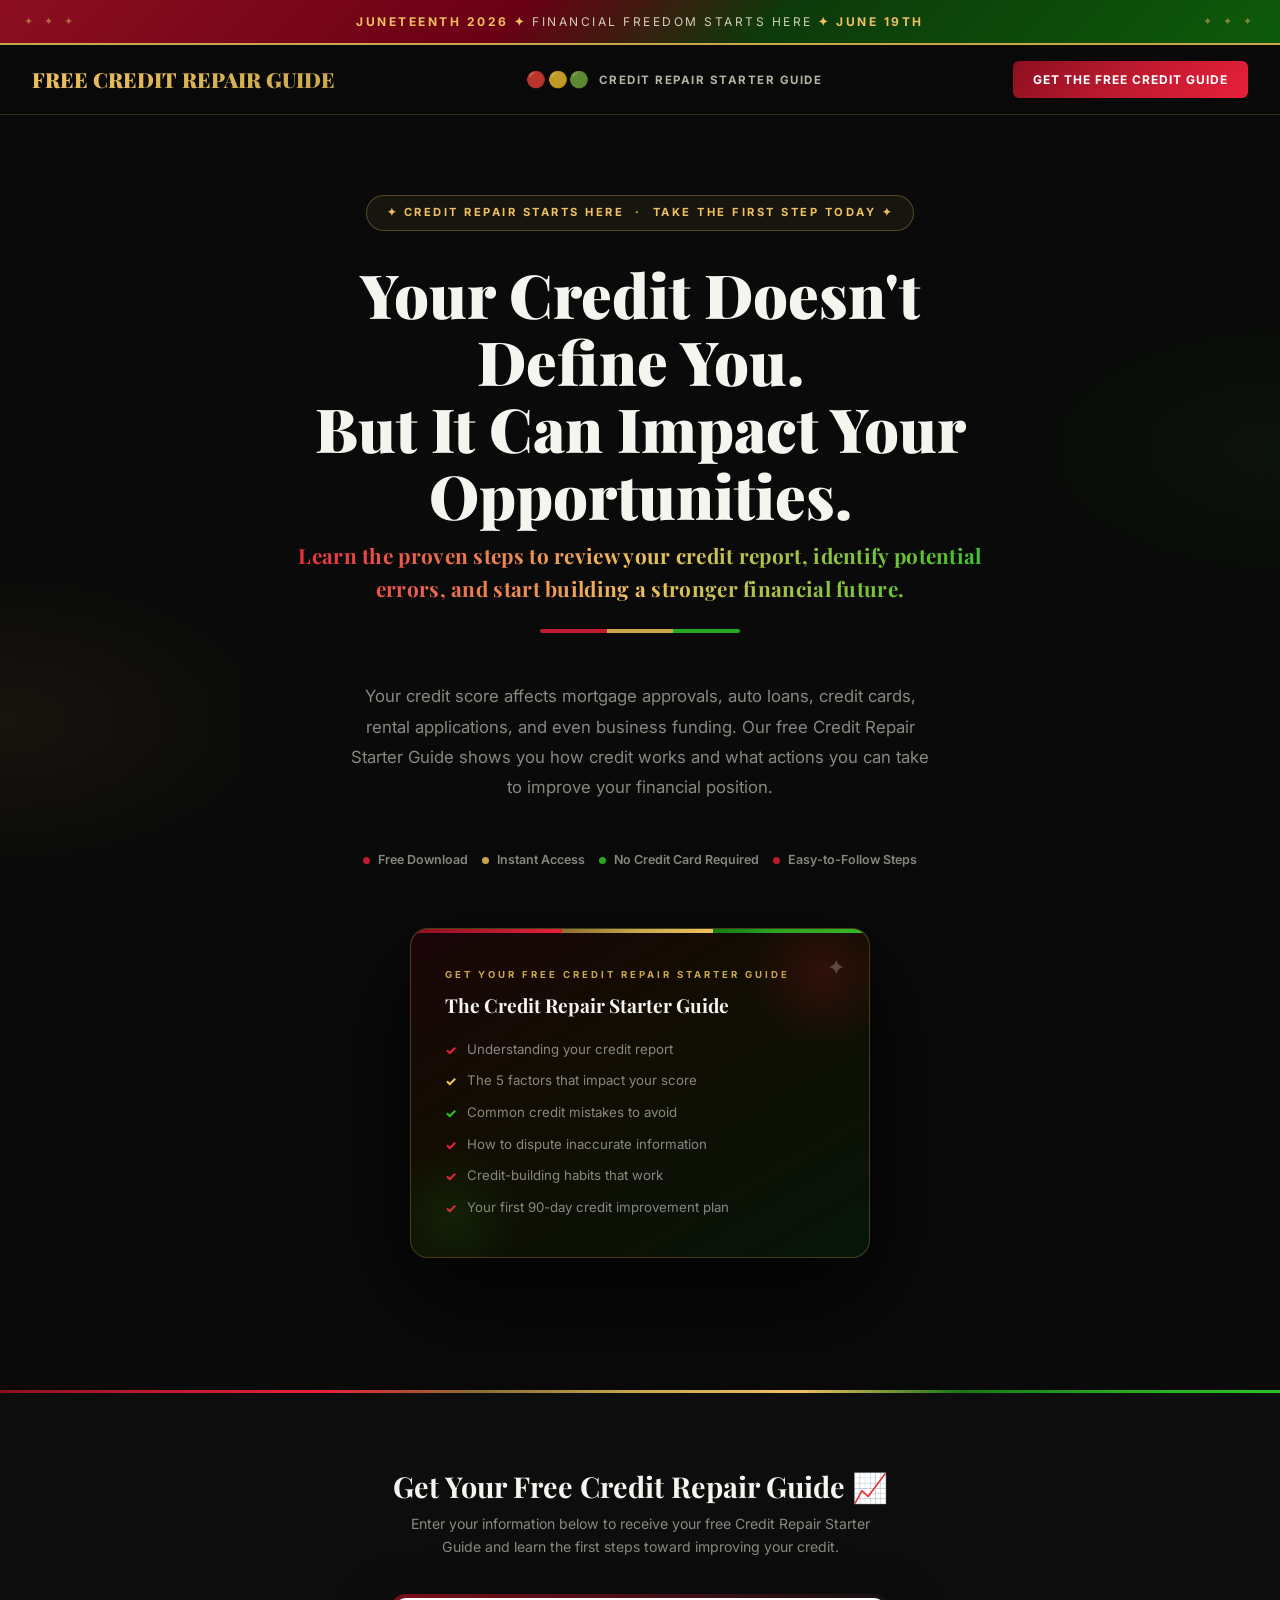
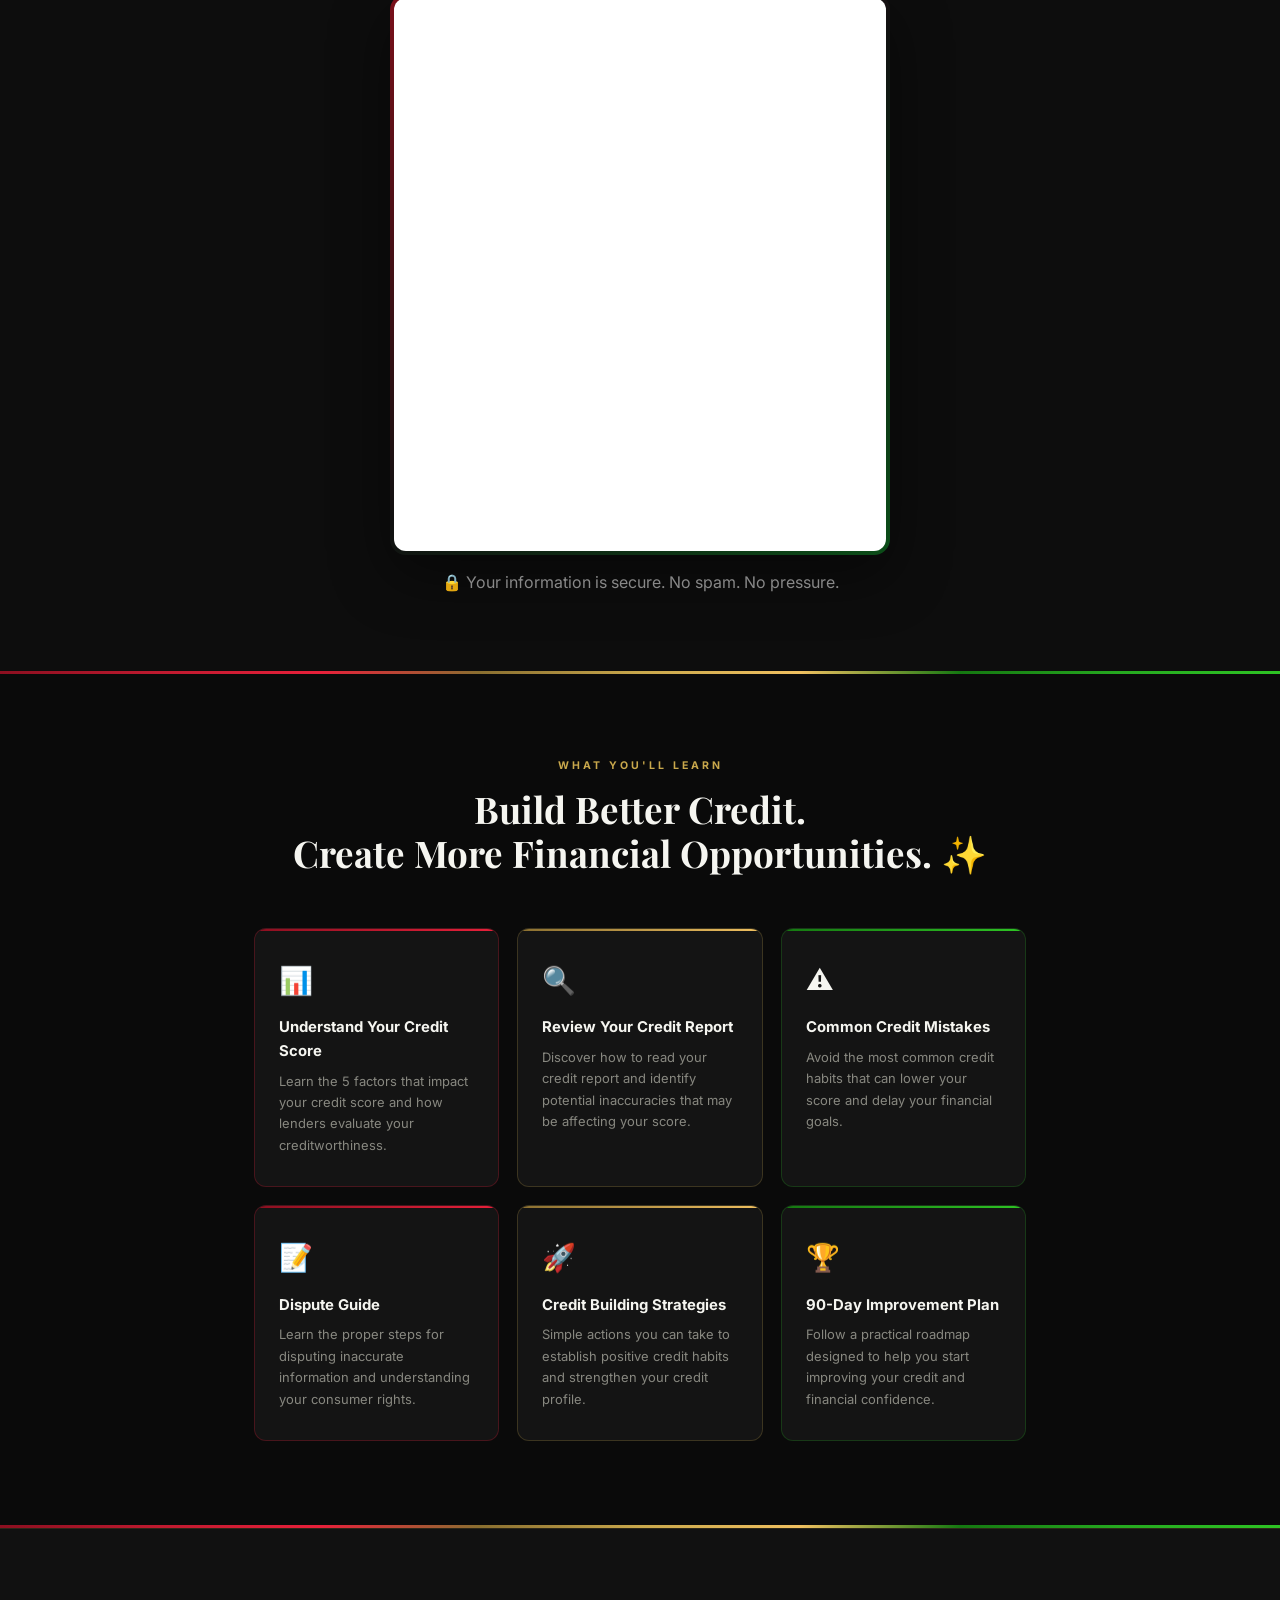
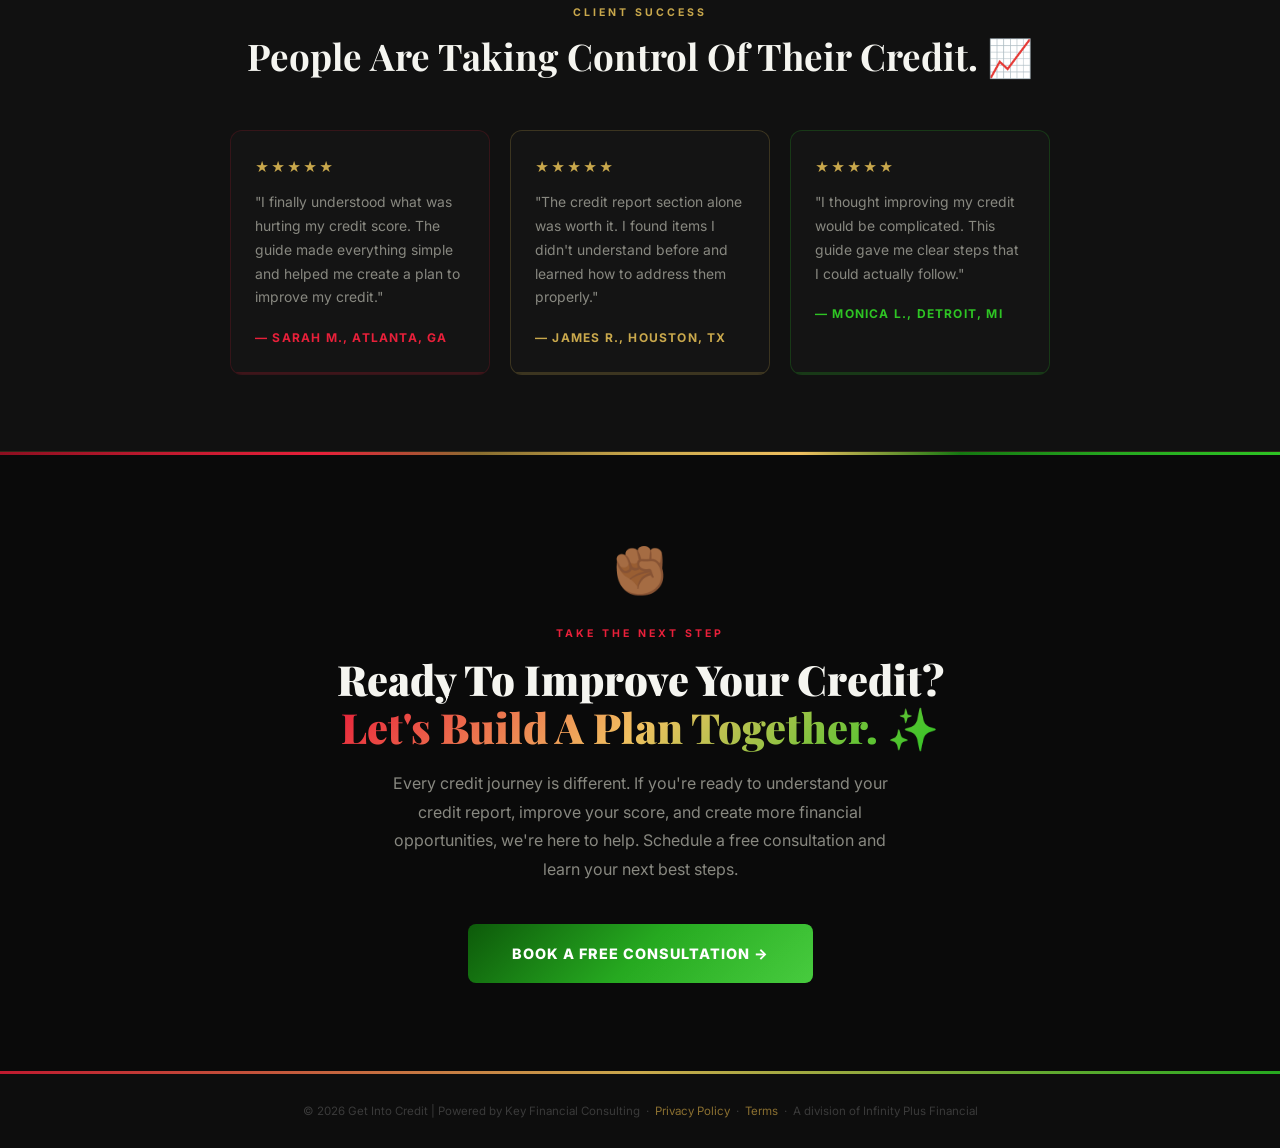
==== commit d5f70ac7: "Update credit-landing-page.html" ====
--- a/credit-landing-page.html
+++ b/credit-landing-page.html
@@ -161,6 +161,7 @@
       margin: 0 auto;
       padding: 80px 24px 64px;
       text-align: center;
+      background: #0a0a0a !important;
     }
 
     .eyebrow {
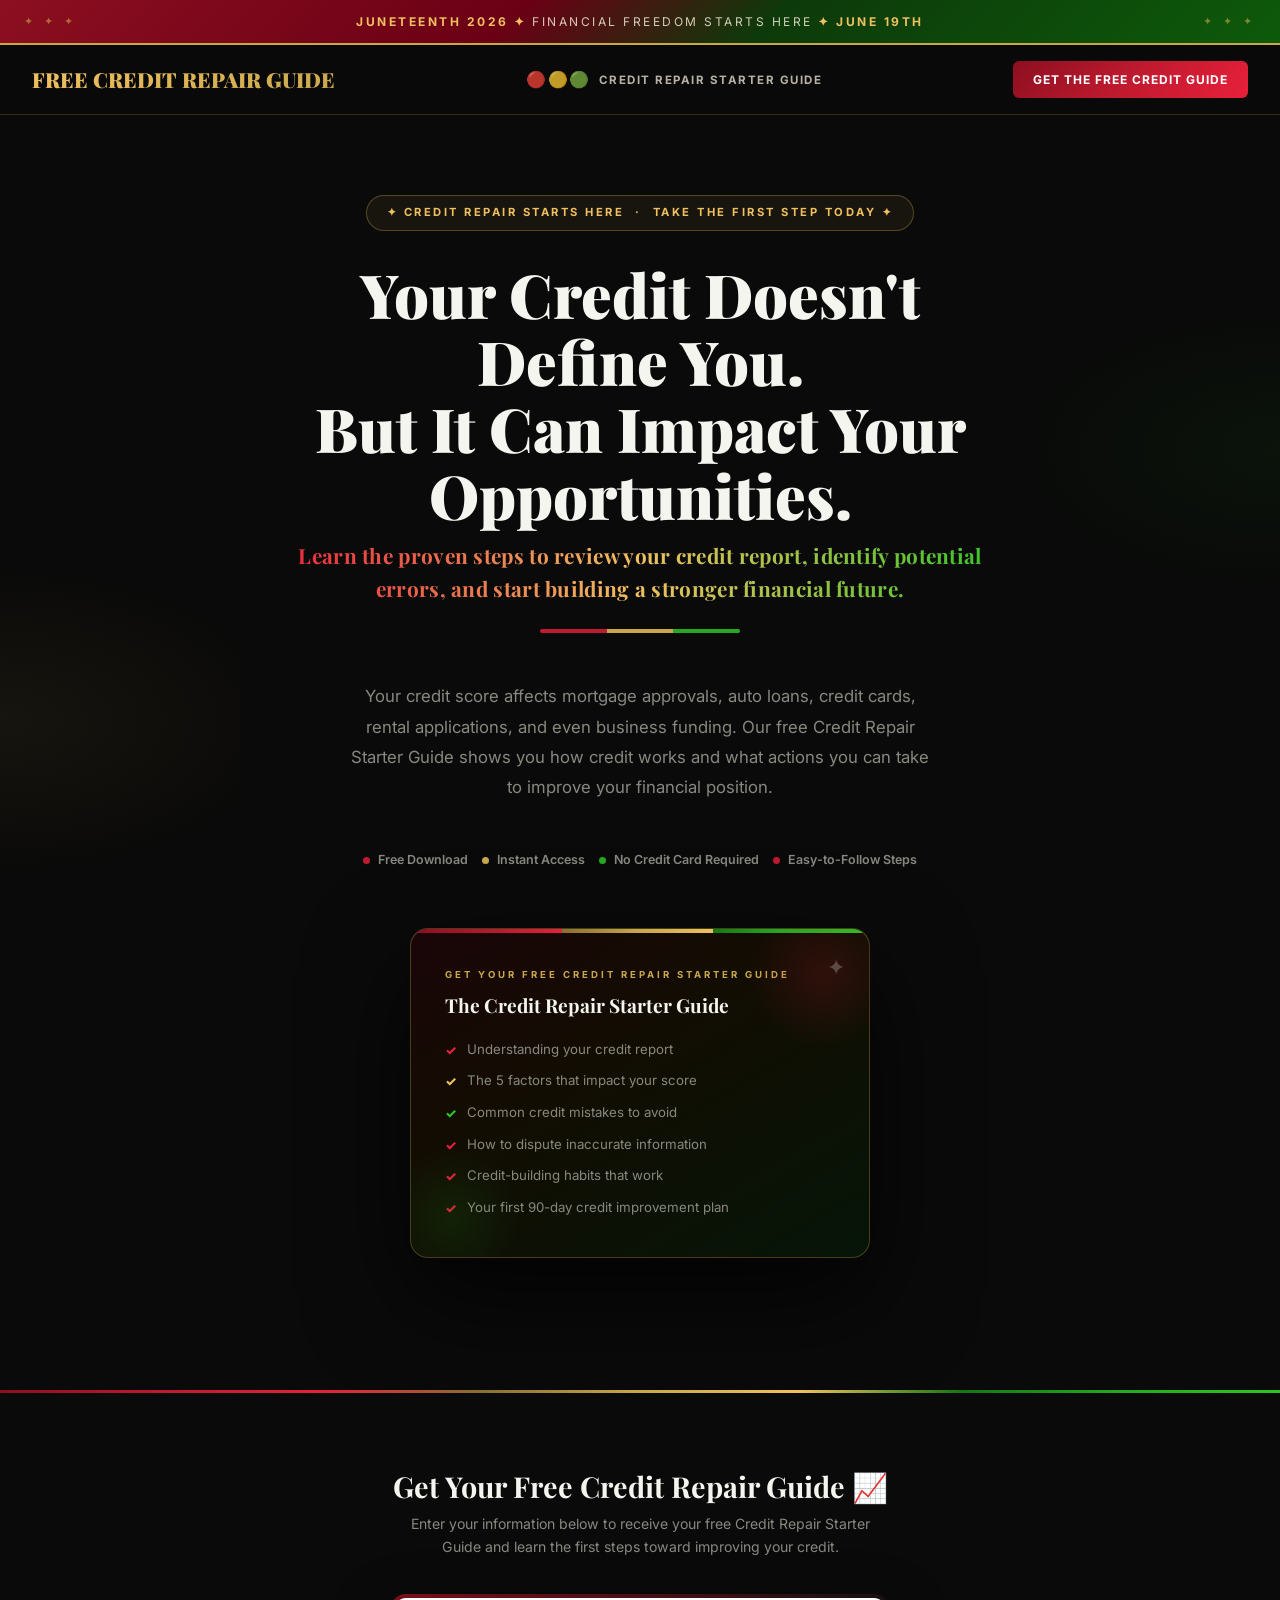
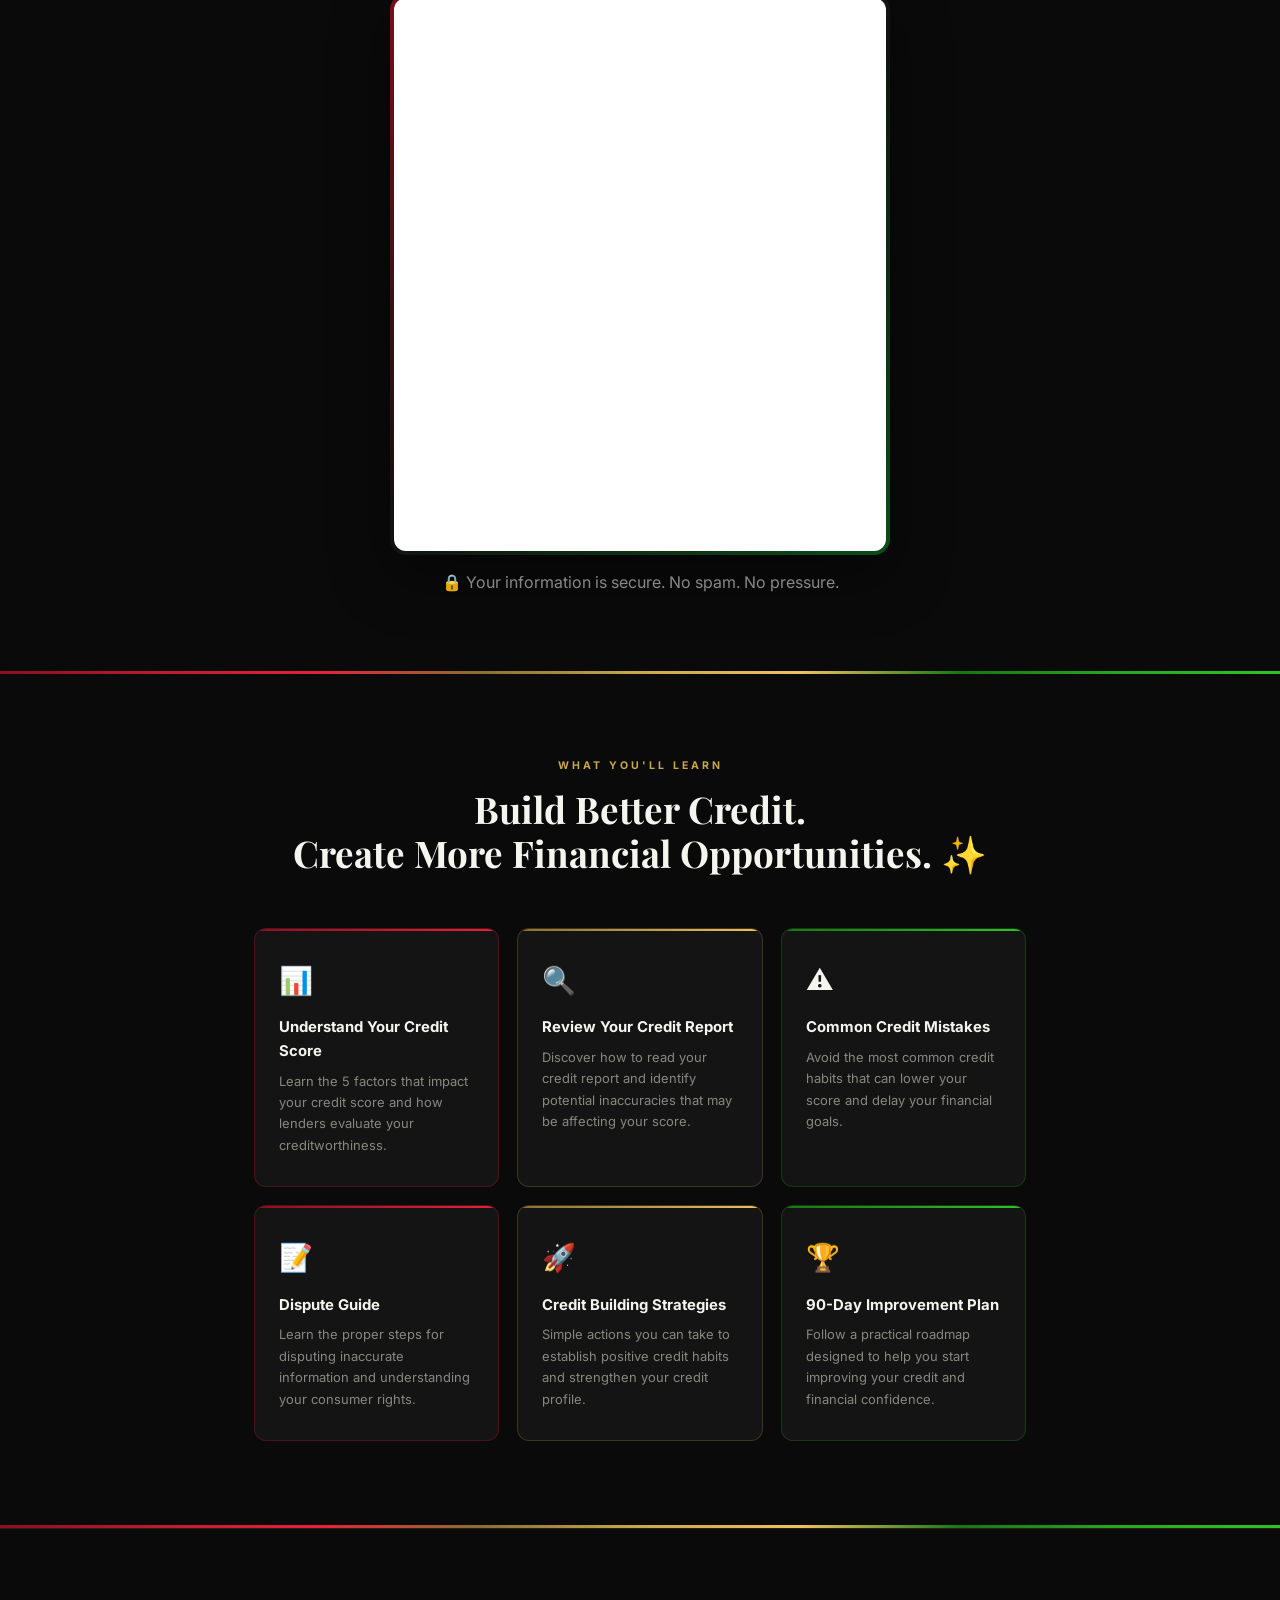
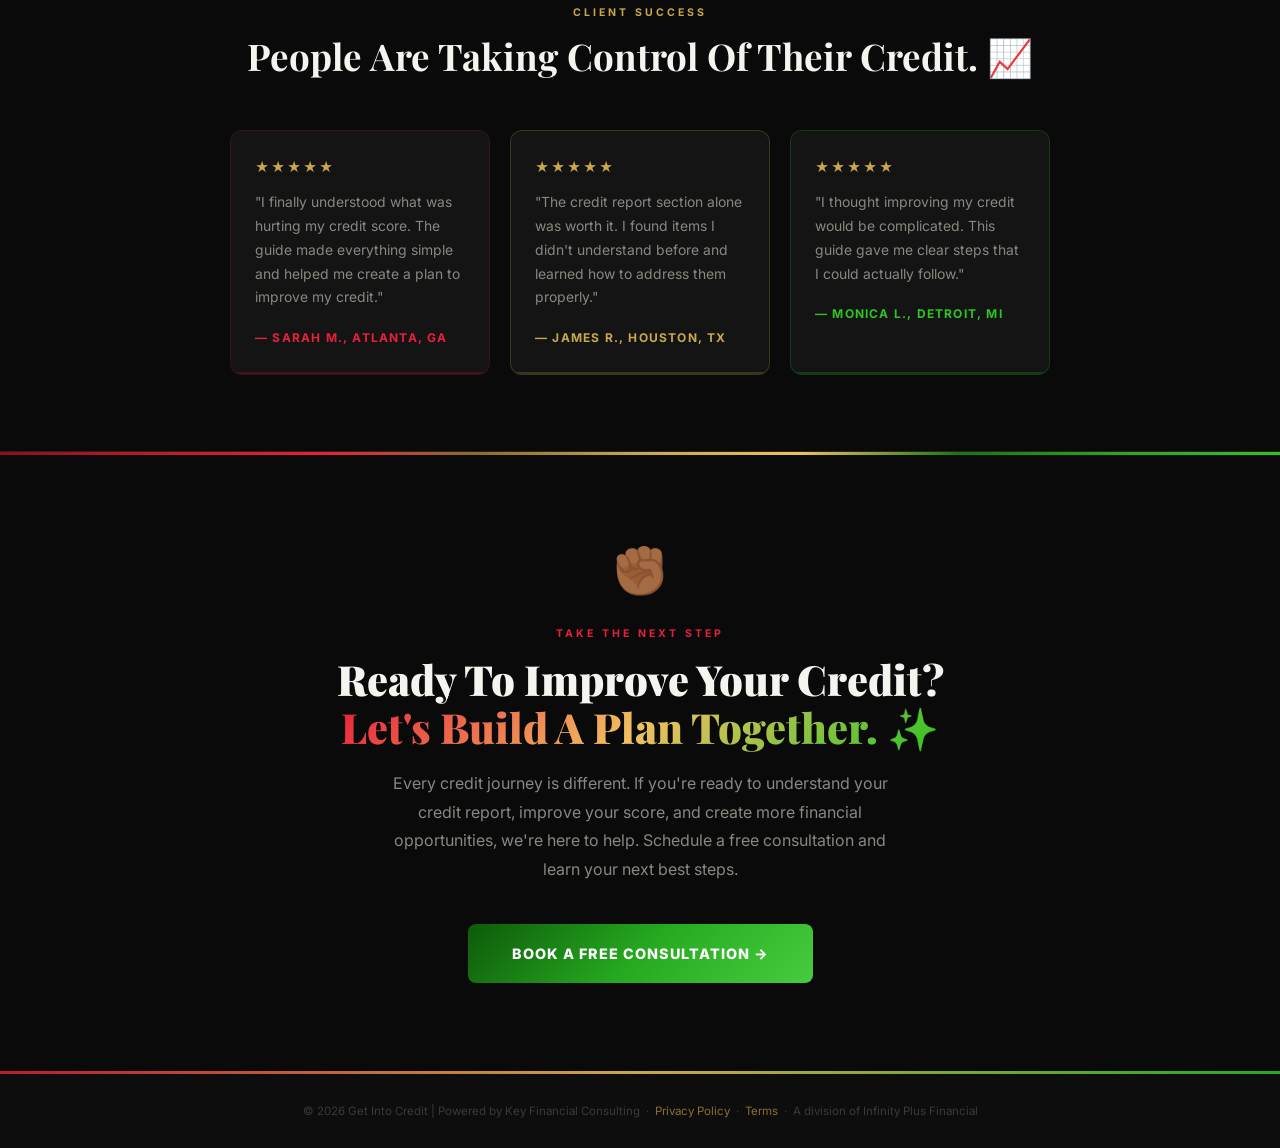
==== commit abe6f27c: "Update credit-landing-page.html" ====
--- a/credit-landing-page.html
+++ b/credit-landing-page.html
@@ -163,6 +163,10 @@
       text-align: center;
       background: #0a0a0a !important;
     }
+    .hero-section,
+main {
+    background: #0a0a0a !important;
+}
 
     .eyebrow {
       display: inline-flex;
@@ -483,10 +487,11 @@
 
     /* ── WHAT'S INSIDE ── */
     .what-section {
-      max-width: 820px;
-      margin: 0 auto;
-      padding: 84px 24px;
-    }
+    max-width: 820px;
+    margin: 0 auto;
+    padding: 84px 24px;
+    background: #0a0a0a !important;
+}
     .section-label {
       font-size: 0.66rem;
       letter-spacing: 3px;
@@ -652,6 +657,27 @@
       .what-section, .freedom-section { padding: 60px 20px; }
       .form-section { padding: 56px 20px; }
     }
+    @media (max-width: 600px) {
+    nav { padding: 14px 16px; }
+    .nav-badge { display: none; }
+    .hero { padding: 56px 20px 44px; }
+    .what-section, .freedom-section { padding: 60px 20px; }
+    .form-section { padding: 56px 20px; }
+}
+
+/* GHL Background Fix */
+.what-section,
+.what-section::before,
+.what-section::after {
+    background: #0a0a0a !important;
+}
+
+body,
+main,
+section {
+    background: #0a0a0a !important;
+}
+
   </style>
 </head>
 <body>
@@ -846,7 +872,11 @@
     <p>Every credit journey is different. If you're ready to understand your credit report, improve your score, and create more financial opportunities, we're here to help.
 
 Schedule a free consultation and learn your next best steps.</p>
-    <a class="community-btn" href="#">BOOK A FREE CONSULTATION →</a>
+    <a class="community-btn"
+   href="https://api.leadconnectorhq.com/widget/bookings/get-into-credit"
+   target="_blank">
+   BOOK A FREE CONSULTATION →
+</a>
   </section>
 
   <!-- FOOTER -->
